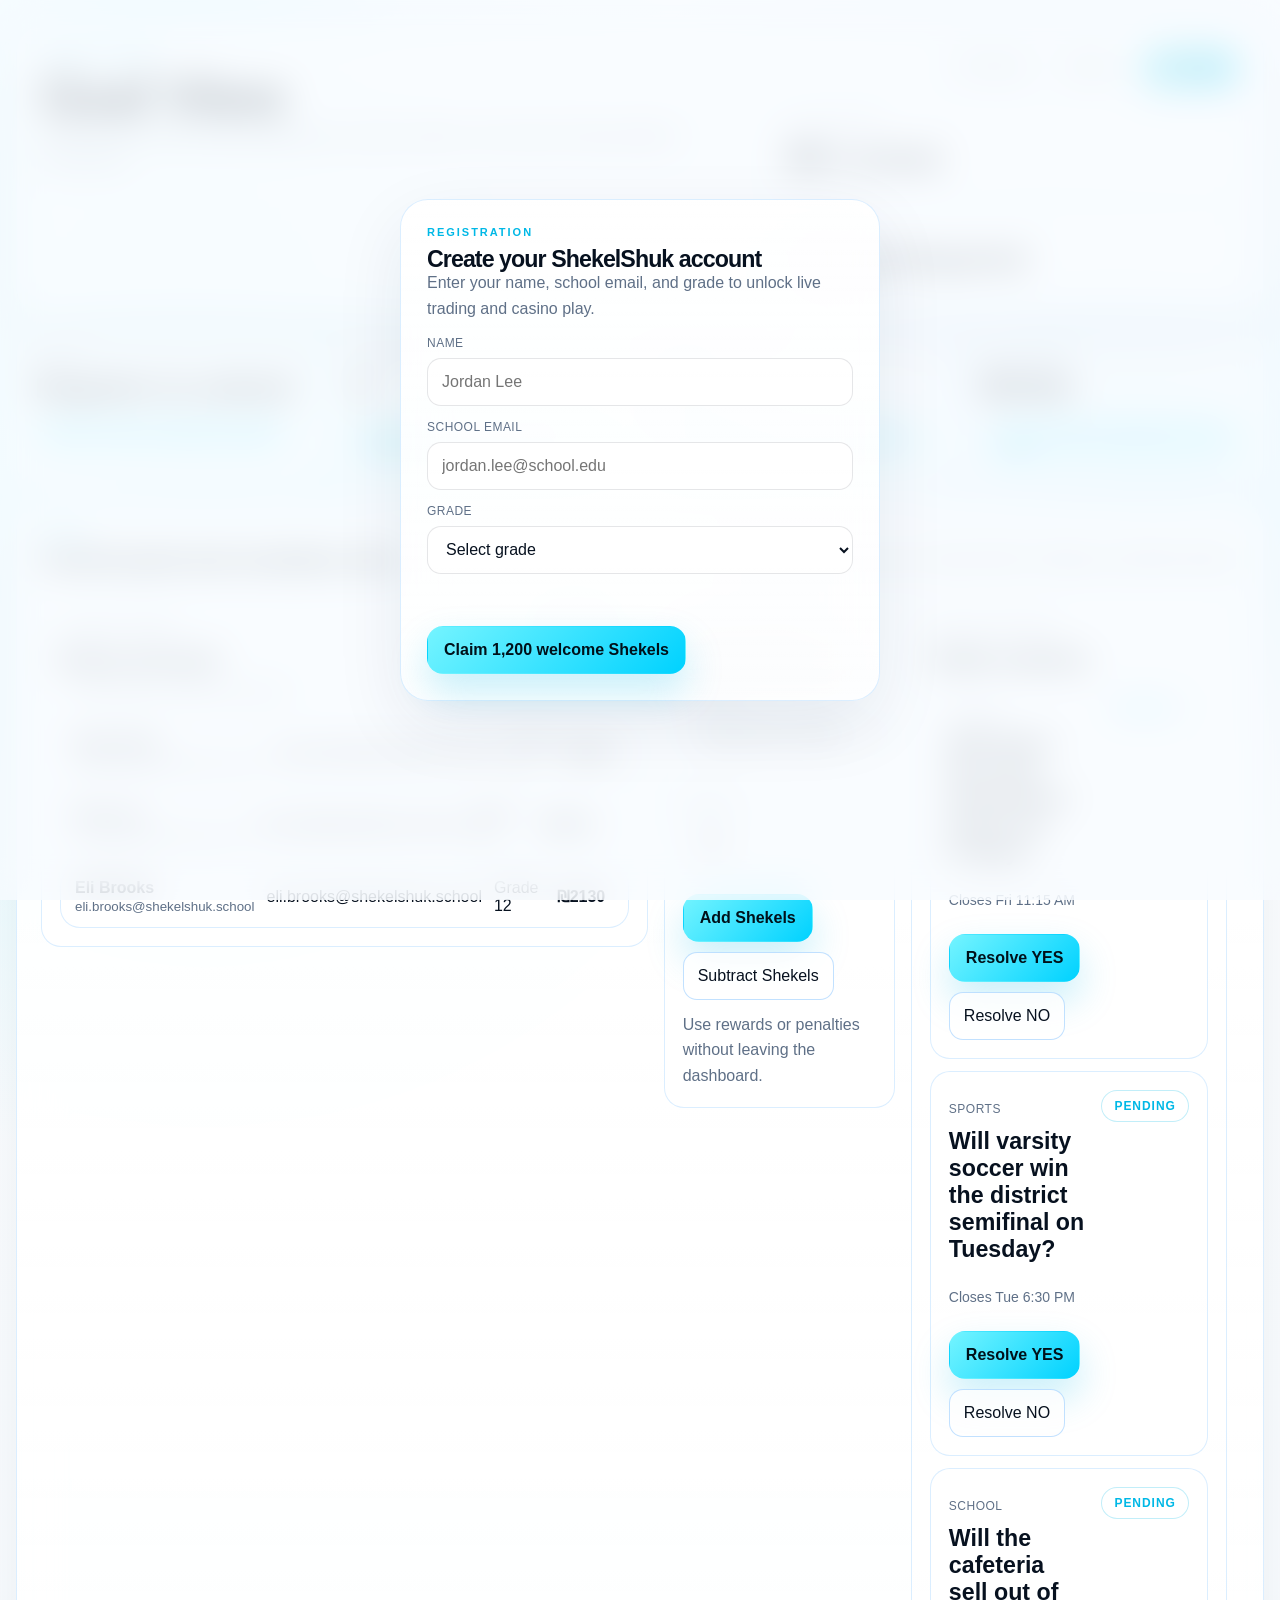
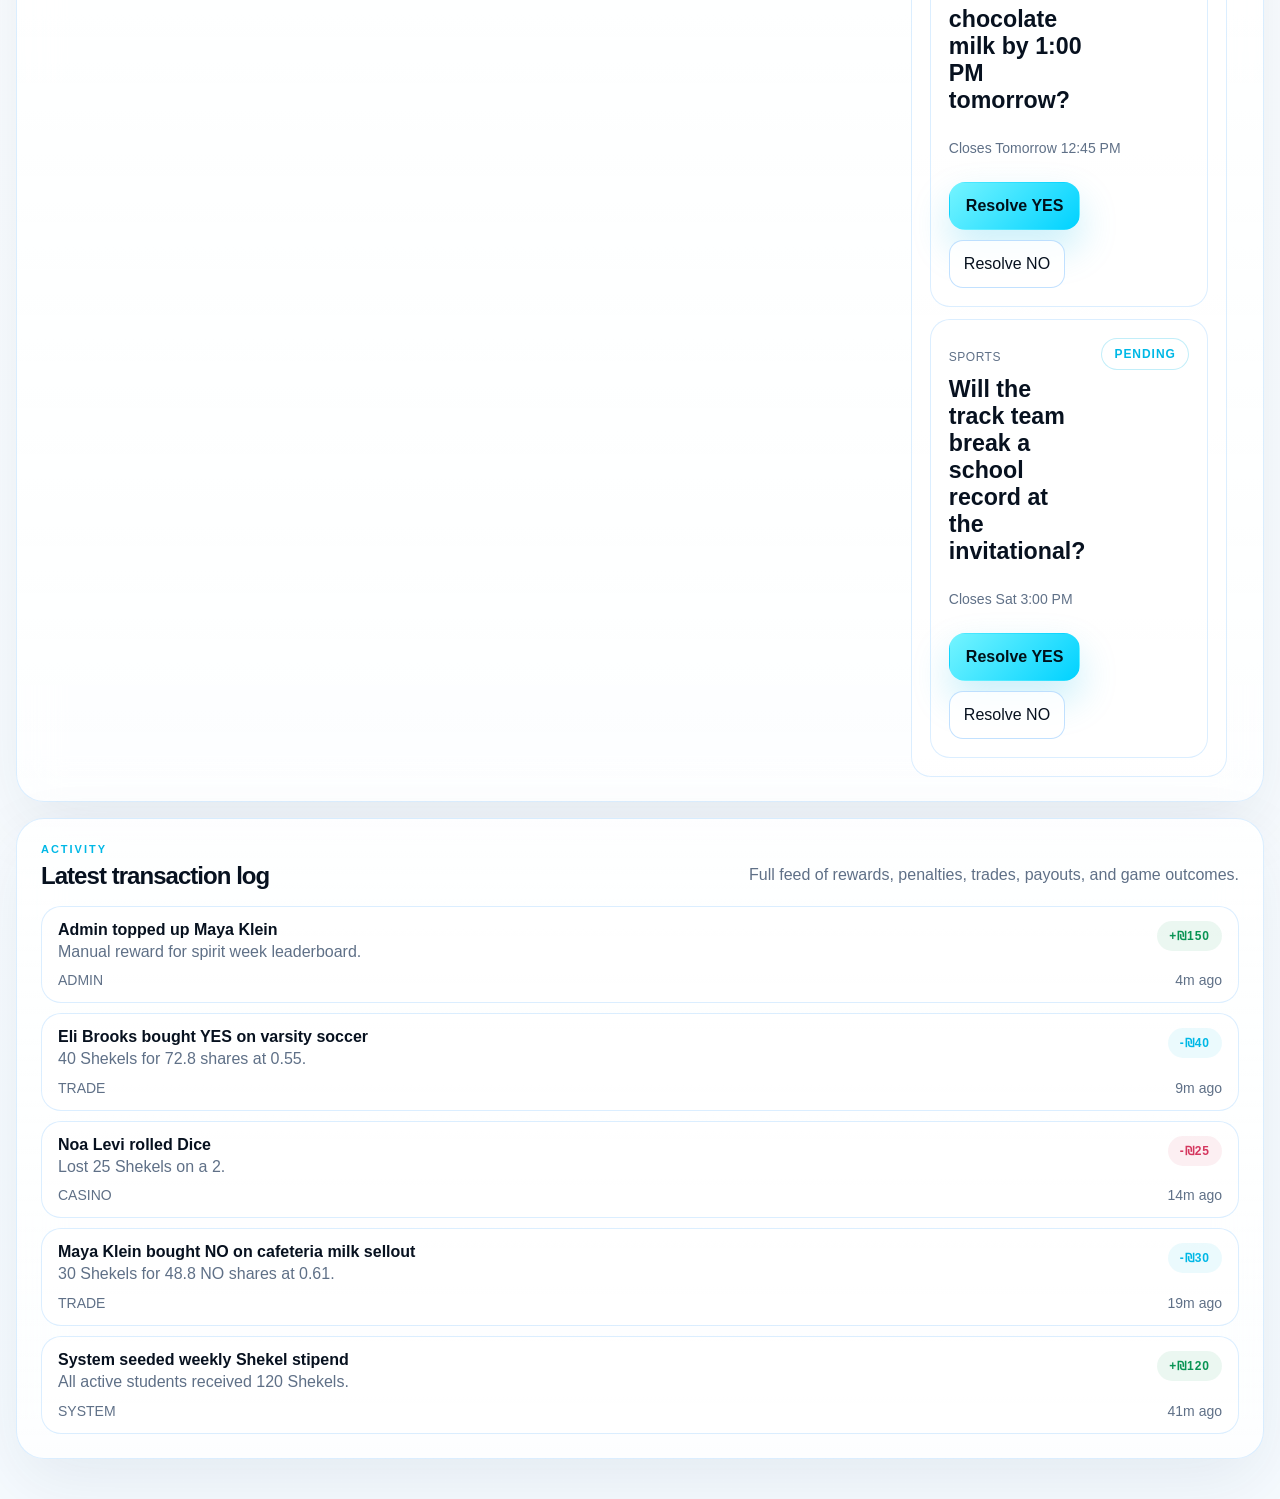
==== admin.html @ 5839c0bd "Add files via upload" ====
<!doctype html>
<html lang="en">
  <head>
    <meta charset="utf-8" />
    <meta name="viewport" content="width=device-width, initial-scale=1" />
    <title>ShekelShuk | God View</title>
    <link rel="stylesheet" href="styles.css" />
  </head>
  <body data-page="admin">
    <div class="ambient ambient-a"></div>
    <div class="ambient ambient-b"></div>

    <div id="app" class="app-shell">
      <header class="hero page-hero glass-card">
        <div class="hero-copy">
          <p class="eyebrow">Admin Control</p>
          <h1>God View</h1>
          <p class="hero-text">
            Audit balances, issue manual adjustments, resolve markets, and review the latest platform
            transactions.
          </p>
        </div>

        <div class="hero-actions">
          <nav class="nav-pills site-nav" aria-label="Primary">
            <a href="index.html">The Shuk</a>
            <a href="casino.html">Casino</a>
            <a href="admin.html" class="active" aria-current="page">God View</a>
          </nav>

          <div class="hero-stats">
            <div class="stat-chip">
              <span>Live Balance</span>
              <strong id="headerBalance">--</strong>
            </div>
            <div class="stat-chip">
              <span>Logged In</span>
              <strong id="headerUser">Signup Required</strong>
            </div>
          </div>
        </div>
      </header>

      <section id="metricStrip" class="metric-strip"></section>

      <main class="page-stack">
        <section class="panel glass-card">
          <div class="section-heading">
            <div>
              <p class="section-kicker">Admin</p>
              <h2>Control panel and resolution tools</h2>
            </div>
            <p class="section-note">See every student account, apply balance changes, and settle markets.</p>
          </div>
          <div id="adminGrid" class="admin-grid"></div>
        </section>

        <section class="panel glass-card">
          <div class="section-heading">
            <div>
              <p class="section-kicker">Activity</p>
              <h2>Latest transaction log</h2>
            </div>
            <p class="section-note">Full feed of rewards, penalties, trades, payouts, and game outcomes.</p>
          </div>
          <div id="transactionLog" class="transaction-log"></div>
        </section>
      </main>
    </div>

    <div id="signupModal" class="signup-modal" aria-hidden="true">
      <div class="signup-backdrop"></div>
      <form id="signupForm" class="signup-card glass-card">
        <p class="section-kicker">Registration</p>
        <h2>Create your ShekelShuk account</h2>
        <p class="signup-copy">Enter your name, school email, and grade to unlock live trading and casino play.</p>

        <label class="field">
          <span>Name</span>
          <input id="signupName" name="name" type="text" placeholder="Jordan Lee" autocomplete="name" required />
        </label>

        <label class="field">
          <span>School Email</span>
          <input
            id="signupEmail"
            name="email"
            type="email"
            placeholder="jordan.lee@school.edu"
            autocomplete="email"
            required
          />
        </label>

        <label class="field">
          <span>Grade</span>
          <select id="signupGrade" name="grade" required>
            <option value="">Select grade</option>
            <option value="9">9</option>
            <option value="10">10</option>
            <option value="11">11</option>
            <option value="12">12</option>
          </select>
        </label>

        <p id="signupMessage" class="form-message" role="status"></p>

        <button type="submit" class="primary-button">Claim 1,200 welcome Shekels</button>
      </form>
    </div>

    <script type="module" src="app.js"></script>
  </body>
</html>
---- styles.css ----
:root {
  --bg: #ffffff;
  --panel: rgba(255, 255, 255, 0.74);
  --panel-strong: rgba(255, 255, 255, 0.9);
  --line: rgba(0, 132, 255, 0.14);
  --line-strong: rgba(0, 132, 255, 0.24);
  --text: #07111f;
  --muted: #5f7087;
  --accent: #00e5ff;
  --accent-strong: #00b8e6;
  --accent-soft: rgba(0, 229, 255, 0.16);
  --good: #099454;
  --bad: #d5375f;
  --warn: #f59f00;
  --shadow: 0 24px 70px rgba(4, 40, 77, 0.08);
  --radius-lg: 28px;
  --radius-md: 20px;
  --radius-sm: 14px;
}

* {
  box-sizing: border-box;
}

html {
  scroll-behavior: smooth;
}

body {
  margin: 0;
  min-height: 100vh;
  color: var(--text);
  font-family: "Avenir Next", "Segoe UI", sans-serif;
  background:
    radial-gradient(circle at 16% 16%, rgba(0, 229, 255, 0.14), transparent 24%),
    radial-gradient(circle at 82% 12%, rgba(0, 149, 255, 0.1), transparent 18%),
    linear-gradient(180deg, #ffffff 0%, #f6fbff 100%);
}

a {
  color: inherit;
  text-decoration: none;
}

button,
input,
select {
  font: inherit;
}

button {
  cursor: pointer;
}

.ambient {
  position: fixed;
  inset: auto;
  width: 34rem;
  height: 34rem;
  border-radius: 50%;
  background: radial-gradient(circle, rgba(0, 229, 255, 0.11) 0%, rgba(0, 229, 255, 0) 68%);
  filter: blur(10px);
  pointer-events: none;
  z-index: 0;
}

.ambient-a {
  top: -10rem;
  left: -6rem;
}

.ambient-b {
  right: -10rem;
  bottom: 10rem;
}

.app-shell {
  position: relative;
  z-index: 1;
  width: min(1440px, calc(100% - 32px));
  margin: 0 auto;
  padding: 24px 0 40px;
}

.glass-card {
  background: linear-gradient(180deg, var(--panel-strong), var(--panel));
  border: 1px solid var(--line);
  border-radius: var(--radius-lg);
  box-shadow: var(--shadow);
  backdrop-filter: blur(22px);
}

.hero {
  display: grid;
  grid-template-columns: 1.3fr 1fr;
  gap: 24px;
  padding: 28px;
  align-items: start;
}

.page-hero {
  grid-template-columns: minmax(0, 1.2fr) minmax(320px, 0.8fr);
  padding: 22px 24px;
}

.eyebrow,
.section-kicker {
  margin: 0 0 10px;
  text-transform: uppercase;
  letter-spacing: 0.18em;
  font-size: 11px;
  font-weight: 700;
  color: var(--accent-strong);
}

.hero h1,
.section-heading h2,
.signup-card h2 {
  margin: 0;
  letter-spacing: -0.04em;
  line-height: 0.95;
}

.hero h1 {
  font-size: clamp(3.2rem, 8vw, 5.6rem);
}

.page-hero h1 {
  font-size: clamp(2.2rem, 5vw, 3.6rem);
}

.hero-text,
.section-note,
.signup-copy,
.market-meta,
.help-text,
.empty-copy {
  margin: 0;
  color: var(--muted);
  line-height: 1.6;
}

.hero-actions {
  display: grid;
  gap: 18px;
  justify-items: end;
}

.nav-pills {
  display: flex;
  flex-wrap: wrap;
  gap: 10px;
  justify-content: flex-end;
}

.nav-pills a,
.mini-pill {
  border: 1px solid var(--line-strong);
  border-radius: 999px;
  padding: 10px 14px;
  background: rgba(255, 255, 255, 0.68);
  color: var(--muted);
  transition:
    transform 180ms ease,
    border-color 180ms ease,
    color 180ms ease;
}

.nav-pills a:hover,
.mini-pill:hover {
  color: var(--text);
  border-color: rgba(0, 184, 230, 0.36);
  transform: translateY(-1px);
}

.site-nav a.active {
  color: #041723;
  border-color: rgba(0, 184, 230, 0.32);
  background: linear-gradient(135deg, rgba(116, 244, 255, 0.92), rgba(0, 210, 255, 0.88));
  box-shadow: 0 12px 24px rgba(0, 184, 230, 0.16);
}

.hero-stats {
  display: grid;
  width: 100%;
  gap: 12px;
}

.stat-chip,
.metric-card,
.market-card,
.casino-card,
.admin-card,
.resolution-card,
.log-row,
.student-row {
  border: 1px solid var(--line);
  background: rgba(255, 255, 255, 0.7);
  border-radius: var(--radius-md);
}

.stat-chip {
  padding: 16px 18px;
}

.stat-chip span,
.metric-card span,
.market-topline,
.label,
.field span,
.small-label,
.table-head,
.card-lane span {
  display: block;
  color: var(--muted);
  font-size: 12px;
  letter-spacing: 0.04em;
  text-transform: uppercase;
}

.stat-chip strong,
.metric-card strong,
.market-prices strong,
.bank-pill strong,
.bank-pill span:last-child {
  display: block;
  font-size: clamp(1.2rem, 3vw, 1.85rem);
  margin-top: 6px;
}

.metric-strip {
  display: grid;
  grid-template-columns: repeat(4, minmax(0, 1fr));
  gap: 14px;
  margin: 16px 0;
}

.metric-card {
  padding: 18px;
  min-height: 120px;
}

.metric-card em {
  display: inline-flex;
  margin-top: 12px;
  padding: 7px 10px;
  border-radius: 999px;
  font-style: normal;
  color: var(--accent-strong);
  background: var(--accent-soft);
}

.dashboard {
  display: grid;
  gap: 16px;
}

.page-stack {
  display: grid;
  gap: 16px;
}

.panel {
  padding: 24px;
}

.section-heading {
  display: flex;
  justify-content: space-between;
  align-items: end;
  gap: 16px;
  margin-bottom: 18px;
}

.market-grid {
  display: grid;
  grid-template-columns: repeat(2, minmax(0, 1fr));
  gap: 16px;
}

.market-card {
  padding: 18px;
  transition:
    transform 200ms ease,
    box-shadow 200ms ease,
    border-color 200ms ease;
}

.market-card:hover,
.casino-card:hover,
.admin-card:hover,
.resolution-card:hover {
  transform: translateY(-2px);
  border-color: rgba(0, 184, 230, 0.28);
  box-shadow: 0 18px 46px rgba(6, 78, 108, 0.08);
}

.market-head,
.card-head,
.admin-head,
.log-head,
.student-head {
  display: flex;
  justify-content: space-between;
  gap: 16px;
  align-items: start;
}

.market-card h3,
.casino-card h3,
.admin-card h3,
.signup-card h2 {
  font-size: 1.45rem;
}

.market-card h3,
.casino-card h3,
.admin-card h3,
.table-head,
.player-name {
  margin: 0;
}

.status-pill,
.tone-pill {
  border-radius: 999px;
  padding: 8px 12px;
  font-size: 12px;
  font-weight: 700;
  text-transform: uppercase;
  letter-spacing: 0.08em;
  white-space: nowrap;
}

.status-pill {
  background: rgba(255, 255, 255, 0.84);
  border: 1px solid var(--line);
  color: var(--muted);
}

.status-open {
  color: var(--accent-strong);
  border-color: rgba(0, 184, 230, 0.24);
}

.status-yes {
  color: var(--good);
  border-color: rgba(9, 148, 84, 0.18);
}

.status-no {
  color: var(--bad);
  border-color: rgba(213, 55, 95, 0.18);
}

.price-rail {
  position: relative;
  height: 12px;
  border-radius: 999px;
  background: rgba(0, 15, 30, 0.06);
  overflow: hidden;
  margin: 14px 0;
}

.price-fill {
  position: absolute;
  inset: 0 auto 0 0;
  border-radius: inherit;
  background: linear-gradient(90deg, rgba(0, 229, 255, 0.72), rgba(0, 149, 255, 0.98));
  box-shadow: 0 0 24px rgba(0, 229, 255, 0.36);
}

.price-caption {
  display: flex;
  justify-content: space-between;
  gap: 10px;
  color: var(--muted);
  font-size: 13px;
}

.market-prices {
  display: grid;
  grid-template-columns: repeat(2, minmax(0, 1fr));
  gap: 12px;
  margin: 14px 0;
}

.price-box,
.wallet-panel,
.info-block {
  padding: 14px;
  border-radius: 18px;
  border: 1px solid var(--line);
  background: rgba(255, 255, 255, 0.72);
}

.price-box.yes {
  background: linear-gradient(180deg, rgba(0, 229, 255, 0.12), rgba(255, 255, 255, 0.74));
}

.price-box.no {
  background: linear-gradient(180deg, rgba(7, 17, 31, 0.06), rgba(255, 255, 255, 0.74));
}

.position-row,
.bank-row,
.bet-row,
.action-row,
.admin-actions,
.resolution-actions,
.table-row {
  display: flex;
  gap: 10px;
  flex-wrap: wrap;
  align-items: center;
}

.position-row {
  margin: 12px 0;
}

.tag {
  padding: 8px 10px;
  border-radius: 999px;
  background: rgba(7, 17, 31, 0.05);
  color: var(--muted);
  font-size: 13px;
}

.budget-row {
  display: grid;
  grid-template-columns: repeat(3, auto) minmax(0, 1fr);
  gap: 10px;
  align-items: center;
  margin: 14px 0;
}

.budget-chip,
.secondary-button,
.ghost-button,
.trade-button,
.small-button {
  border: 1px solid var(--line-strong);
  border-radius: 14px;
  background: rgba(255, 255, 255, 0.82);
  color: var(--text);
  padding: 11px 14px;
  transition:
    transform 180ms ease,
    border-color 180ms ease,
    box-shadow 180ms ease;
}

.budget-chip.active,
.secondary-button:hover,
.ghost-button:hover,
.small-button:hover,
.trade-button:hover {
  border-color: rgba(0, 184, 230, 0.34);
  box-shadow: 0 10px 28px rgba(0, 184, 230, 0.12);
  transform: translateY(-1px);
}

.primary-button,
.trade-button.yes {
  border: 1px solid transparent;
  color: #00111a;
  background: linear-gradient(135deg, #74f4ff, #00d2ff);
  box-shadow: 0 18px 38px rgba(0, 184, 230, 0.22);
  border-radius: 16px;
  padding: 13px 16px;
  font-weight: 700;
}

.trade-button.no {
  border: 1px solid rgba(7, 17, 31, 0.1);
  background: rgba(7, 17, 31, 0.04);
  border-radius: 16px;
  padding: 13px 16px;
  font-weight: 700;
}

.trade-button,
.primary-button,
.secondary-button,
.ghost-button {
  min-height: 48px;
}

.trade-button[disabled],
.primary-button[disabled],
.secondary-button[disabled],
.ghost-button[disabled],
.small-button[disabled] {
  opacity: 0.45;
  cursor: not-allowed;
  transform: none;
  box-shadow: none;
}

input[type="number"],
input[type="text"],
input[type="email"],
select {
  width: 100%;
  min-height: 48px;
  border: 1px solid rgba(7, 17, 31, 0.1);
  border-radius: 14px;
  background: rgba(255, 255, 255, 0.88);
  padding: 0 14px;
  color: var(--text);
  outline: none;
  transition:
    border-color 180ms ease,
    box-shadow 180ms ease;
}

input:focus,
select:focus {
  border-color: rgba(0, 184, 230, 0.34);
  box-shadow: 0 0 0 4px rgba(0, 229, 255, 0.14);
}

.trade-actions {
  display: grid;
  grid-template-columns: repeat(2, minmax(0, 1fr));
  gap: 10px;
}

.market-footer {
  margin-top: 14px;
  padding-top: 14px;
  border-top: 1px solid rgba(7, 17, 31, 0.06);
  color: var(--muted);
  display: flex;
  justify-content: space-between;
  gap: 12px;
  flex-wrap: wrap;
  font-size: 13px;
}

.casino-grid,
.admin-grid {
  display: grid;
  grid-template-columns: repeat(3, minmax(0, 1fr));
  gap: 16px;
}

.casino-card,
.admin-card,
.resolution-card {
  padding: 18px;
}

.casino-card {
  position: relative;
  overflow: hidden;
  display: grid;
  align-content: start;
  gap: 14px;
  min-height: 100%;
  padding: 22px 20px;
  background:
    radial-gradient(circle at top left, rgba(0, 229, 255, 0.16), transparent 34%),
    linear-gradient(180deg, rgba(255, 255, 255, 0.96), rgba(246, 251, 255, 0.92));
}

.casino-card::before {
  content: "";
  position: absolute;
  inset: 0;
  border-radius: inherit;
  background: linear-gradient(135deg, rgba(255, 255, 255, 0.48), rgba(255, 255, 255, 0));
  pointer-events: none;
}

.casino-card > * {
  position: relative;
  z-index: 1;
}

.dice-card {
  background:
    radial-gradient(circle at 12% 8%, rgba(0, 229, 255, 0.2), transparent 28%),
    linear-gradient(180deg, rgba(255, 255, 255, 0.98), rgba(244, 251, 255, 0.92));
}

.plinko-card {
  background:
    radial-gradient(circle at 50% -12%, rgba(0, 184, 230, 0.18), transparent 34%),
    linear-gradient(180deg, rgba(255, 255, 255, 0.98), rgba(243, 249, 255, 0.92));
}

.blackjack-card {
  background:
    radial-gradient(circle at 85% 0%, rgba(0, 229, 255, 0.18), transparent 28%),
    linear-gradient(180deg, rgba(255, 255, 255, 0.98), rgba(243, 248, 255, 0.94));
}

.bank-pill {
  display: flex;
  justify-content: space-between;
  gap: 12px;
  align-items: center;
  margin-top: 16px;
  padding: 12px 14px;
  border-radius: 18px;
  border: 1px solid rgba(0, 184, 230, 0.14);
  background: linear-gradient(135deg, rgba(0, 229, 255, 0.12), rgba(255, 255, 255, 0.84));
}

.note-pill {
  align-items: start;
}

.note-pill strong {
  font-size: 1.05rem;
  line-height: 1.35;
}

.casino-stage {
  position: relative;
  overflow: hidden;
  border-radius: 26px;
  border: 1px solid rgba(0, 184, 230, 0.12);
  background:
    linear-gradient(180deg, rgba(242, 249, 255, 0.96), rgba(255, 255, 255, 0.86)),
    rgba(255, 255, 255, 0.86);
  box-shadow:
    inset 0 1px 0 rgba(255, 255, 255, 0.78),
    inset 0 -20px 44px rgba(0, 101, 148, 0.08);
}

.stage-copy {
  margin: 0;
  color: var(--muted);
  font-size: 14px;
  line-height: 1.5;
}

.dice-stage {
  min-height: 188px;
}

.dice-stage::before,
.dice-stage::after {
  content: "";
  position: absolute;
  border-radius: 50%;
  pointer-events: none;
}

.dice-stage::before {
  width: 220px;
  height: 220px;
  top: -130px;
  left: -40px;
  background: radial-gradient(circle, rgba(0, 229, 255, 0.18) 0%, rgba(0, 229, 255, 0) 72%);
}

.dice-stage::after {
  width: 160px;
  height: 160px;
  right: -30px;
  bottom: -60px;
  background: radial-gradient(circle, rgba(0, 149, 255, 0.14) 0%, rgba(0, 149, 255, 0) 68%);
}

.dice-core {
  position: relative;
  display: grid;
  place-items: center;
  min-height: 188px;
  padding: 28px 22px 24px;
  text-align: center;
}

.dice-number {
  font-size: 5.5rem;
  font-weight: 800;
  letter-spacing: -0.05em;
  color: var(--accent-strong);
  line-height: 0.9;
  text-shadow: 0 0 30px rgba(0, 229, 255, 0.22);
  will-change: transform, filter;
}

.dice-stage.is-rolling .dice-number {
  animation: dice-pulse 180ms linear infinite;
}

.dice-stage.is-rolling .stage-copy {
  color: var(--accent-strong);
}

.recent-rolls {
  display: flex;
  gap: 10px;
  flex-wrap: wrap;
  margin-top: 14px;
}

.roll-chip {
  width: 42px;
  height: 42px;
  display: grid;
  place-items: center;
  border-radius: 12px;
  background: rgba(7, 17, 31, 0.06);
  font-weight: 700;
  transition:
    transform 180ms ease,
    background 180ms ease,
    box-shadow 180ms ease;
}

.roll-chip.latest {
  transform: translateY(-2px);
  background: linear-gradient(135deg, rgba(116, 244, 255, 0.9), rgba(0, 210, 255, 0.92));
  box-shadow: 0 12px 22px rgba(0, 184, 230, 0.18);
}

.plinko-board {
  position: relative;
  min-height: 332px;
  margin: 16px 0;
  overflow: hidden;
  border-radius: 24px;
  border: 1px solid var(--line);
  background:
    radial-gradient(circle at 50% 0%, rgba(0, 229, 255, 0.2), transparent 28%),
    linear-gradient(180deg, rgba(244, 250, 255, 0.98), rgba(236, 246, 255, 0.92)),
    rgba(255, 255, 255, 0.82);
  box-shadow:
    inset 0 1px 0 rgba(255, 255, 255, 0.9),
    inset 0 -28px 40px rgba(0, 101, 148, 0.08);
}

.plinko-board::before {
  content: "";
  position: absolute;
  inset: 0;
  background:
    linear-gradient(180deg, rgba(255, 255, 255, 0.4), rgba(255, 255, 255, 0) 30%),
    repeating-linear-gradient(
      90deg,
      rgba(255, 255, 255, 0) 0,
      rgba(255, 255, 255, 0) 32px,
      rgba(0, 184, 230, 0.035) 32px,
      rgba(0, 184, 230, 0.035) 33px
    );
  pointer-events: none;
}

.plinko-board.is-dropping {
  box-shadow:
    inset 0 1px 0 rgba(255, 255, 255, 0.9),
    inset 0 -28px 40px rgba(0, 101, 148, 0.08),
    0 18px 34px rgba(0, 184, 230, 0.12);
}

.peg-field {
  position: absolute;
  inset: 28px 18px 64px;
}

.peg-row {
  display: flex;
  justify-content: center;
  gap: 16px;
  margin-bottom: 13px;
}

.peg-row.offset {
  padding-left: 20px;
}

.peg {
  width: 10px;
  height: 10px;
  border-radius: 50%;
  background: rgba(0, 184, 230, 0.18);
  box-shadow: 0 0 18px rgba(0, 229, 255, 0.22);
}

.plinko-ball {
  position: absolute;
  width: 24px;
  height: 24px;
  border-radius: 50%;
  background: radial-gradient(circle at 30% 30%, #ffffff 0%, #78f5ff 35%, #00d2ff 100%);
  box-shadow:
    0 0 26px rgba(0, 229, 255, 0.42),
    0 0 48px rgba(0, 184, 230, 0.22);
  transform: translate(-50%, -50%);
  will-change: left, top, transform;
}

.plinko-ball.is-live {
  animation: ball-breathe 420ms ease-in-out infinite;
}

.plinko-slots {
  position: absolute;
  inset: auto 12px 14px;
  display: grid;
  grid-template-columns: repeat(9, minmax(0, 1fr));
  gap: 8px;
}

.slot {
  padding: 11px 0;
  border-radius: 14px;
  text-align: center;
  background: rgba(255, 255, 255, 0.64);
  border: 1px solid rgba(7, 17, 31, 0.04);
  font-size: 12px;
  color: var(--muted);
  transition:
    transform 180ms ease,
    box-shadow 180ms ease,
    background 180ms ease,
    color 180ms ease;
}

.slot.active {
  transform: translateY(-2px);
  background: linear-gradient(135deg, rgba(116, 244, 255, 0.92), rgba(0, 210, 255, 0.9));
  color: #052032;
  box-shadow:
    0 14px 26px rgba(0, 184, 230, 0.18),
    0 0 0 1px rgba(0, 184, 230, 0.12) inset;
}

.slot.glow {
  transform: translateY(-1px);
  background: rgba(116, 244, 255, 0.5);
  box-shadow: 0 0 0 1px rgba(0, 184, 230, 0.1) inset;
}

.hands {
  display: grid;
  gap: 16px;
  margin: 16px 0;
}

.table-stage {
  gap: 14px;
}

.card-lane {
  padding: 14px;
  border-radius: 20px;
  border: 1px solid rgba(0, 184, 230, 0.14);
  background:
    radial-gradient(circle at top left, rgba(0, 229, 255, 0.12), transparent 24%),
    linear-gradient(180deg, rgba(8, 35, 54, 0.96), rgba(19, 62, 83, 0.92));
  box-shadow:
    inset 0 1px 0 rgba(255, 255, 255, 0.08),
    0 18px 34px rgba(0, 46, 74, 0.12);
}

.lane-head {
  display: flex;
  justify-content: space-between;
  gap: 12px;
  align-items: center;
}

.lane-head span {
  color: rgba(223, 251, 255, 0.72);
}

.hand-total {
  color: #8aefff;
  font-size: 1rem;
  letter-spacing: 0.02em;
}

.cards {
  display: flex;
  gap: 10px;
  flex-wrap: wrap;
  margin-top: 12px;
}

.play-card {
  width: 74px;
  min-height: 106px;
  padding: 12px 12px 10px;
  border-radius: 18px;
  border: 1px solid rgba(255, 255, 255, 0.74);
  background:
    linear-gradient(180deg, rgba(255, 255, 255, 1), rgba(235, 248, 255, 0.98)),
    rgba(255, 255, 255, 0.96);
  color: var(--text);
  font-weight: 700;
  box-shadow:
    0 14px 26px rgba(1, 29, 48, 0.18),
    inset 0 1px 0 rgba(255, 255, 255, 0.78);
  animation: card-in 320ms cubic-bezier(0.22, 1, 0.36, 1) both;
  display: flex;
  flex-direction: column;
  justify-content: space-between;
  transform-origin: center bottom;
}

.play-card:nth-child(odd) {
  transform: rotate(-1.2deg);
}

.play-card:nth-child(even) {
  transform: rotate(1.4deg);
}

.card-rank {
  font-size: 1.45rem;
  line-height: 1;
  color: var(--text);
}

.card-suit {
  font-size: 0.8rem;
  letter-spacing: 0.14em;
  text-transform: uppercase;
  color: var(--accent-strong);
}

.play-card.hidden {
  background:
    linear-gradient(135deg, rgba(7, 17, 31, 0.92), rgba(0, 184, 230, 0.68)),
    rgba(7, 17, 31, 0.92);
  border-color: rgba(138, 239, 255, 0.14);
  color: #dffbff;
}

.play-card.hidden .card-suit {
  color: rgba(223, 251, 255, 0.78);
}

.card-lane .empty-state {
  border-color: rgba(138, 239, 255, 0.16);
  background: rgba(255, 255, 255, 0.08);
}

.card-lane .empty-copy {
  color: rgba(223, 251, 255, 0.72);
}

.blackjack-actions {
  display: grid;
  grid-template-columns: repeat(3, minmax(0, 1fr));
  gap: 10px;
}

.admin-grid {
  grid-template-columns: 1.3fr 0.95fr 1.1fr;
  align-items: start;
}

.student-table {
  display: grid;
  gap: 10px;
}

.table-head,
.student-row {
  padding: 12px 14px;
}

.student-row {
  display: grid;
  grid-template-columns: 1.2fr 1.4fr 0.8fr 0.9fr;
  gap: 12px;
  align-items: center;
}

.student-row strong {
  display: block;
  font-size: 1rem;
}

.student-row small {
  color: var(--muted);
}

.admin-form,
.resolution-list {
  display: grid;
  gap: 12px;
}

.resolution-card {
  display: grid;
  gap: 12px;
}

.resolution-copy {
  color: var(--muted);
  font-size: 14px;
}

.transaction-log {
  display: grid;
  gap: 10px;
}

.log-row {
  padding: 14px 16px;
}

.log-head strong {
  font-size: 1rem;
}

.log-meta {
  display: flex;
  justify-content: space-between;
  gap: 12px;
  align-items: center;
  margin-top: 8px;
  color: var(--muted);
  font-size: 14px;
}

.tone-good {
  color: var(--good);
  background: rgba(9, 148, 84, 0.08);
}

.tone-bad {
  color: var(--bad);
  background: rgba(213, 55, 95, 0.08);
}

.tone-neutral {
  color: var(--accent-strong);
  background: rgba(0, 184, 230, 0.08);
}

.signup-modal {
  position: fixed;
  inset: 0;
  display: grid;
  place-items: center;
  z-index: 30;
  pointer-events: none;
  opacity: 0;
  transition: opacity 180ms ease;
}

.signup-modal.open {
  pointer-events: auto;
  opacity: 1;
}

.signup-backdrop {
  position: absolute;
  inset: 0;
  background: rgba(247, 251, 255, 0.75);
  backdrop-filter: blur(18px);
}

.signup-card {
  position: relative;
  width: min(100%, 480px);
  margin: 20px;
  padding: 26px;
}

.field {
  display: grid;
  gap: 8px;
  margin: 14px 0;
}

.form-message {
  min-height: 24px;
  margin: 0 0 14px;
  color: var(--bad);
}

.empty-state {
  padding: 20px;
  border: 1px dashed rgba(0, 184, 230, 0.24);
  border-radius: 20px;
  background: rgba(255, 255, 255, 0.6);
}

@keyframes card-in {
  from {
    opacity: 0;
    transform: translateX(-10px) translateY(18px) rotate(-4deg);
  }

  to {
    opacity: 1;
    transform: translateX(0) translateY(0) rotate(0deg);
  }
}

@keyframes dice-pulse {
  0% {
    transform: translateY(0) scale(1);
    filter: blur(0);
  }

  50% {
    transform: translateY(-3px) scale(1.06);
    filter: blur(1.4px);
  }

  100% {
    transform: translateY(0) scale(1);
    filter: blur(0);
  }
}

@keyframes ball-breathe {
  0% {
    box-shadow:
      0 0 26px rgba(0, 229, 255, 0.42),
      0 0 48px rgba(0, 184, 230, 0.22);
  }

  50% {
    box-shadow:
      0 0 34px rgba(0, 229, 255, 0.58),
      0 0 66px rgba(0, 184, 230, 0.28);
  }

  100% {
    box-shadow:
      0 0 26px rgba(0, 229, 255, 0.42),
      0 0 48px rgba(0, 184, 230, 0.22);
  }
}

@media (max-width: 1180px) {
  .hero,
  .casino-grid,
  .admin-grid,
  .market-grid,
  .metric-strip {
    grid-template-columns: 1fr;
  }

  .page-hero {
    grid-template-columns: 1fr;
  }

  .hero-actions {
    justify-items: start;
  }

  .nav-pills {
    justify-content: flex-start;
  }

  .section-heading {
    align-items: start;
    flex-direction: column;
  }
}

@media (max-width: 760px) {
  .app-shell {
    width: min(100% - 20px, 1440px);
    padding-top: 12px;
  }

  .hero,
  .panel,
  .signup-card {
    padding: 18px;
  }

  .budget-row,
  .trade-actions,
  .blackjack-actions,
  .student-row {
    grid-template-columns: 1fr;
  }

  .student-row {
    display: grid;
  }

  .market-footer,
  .log-meta,
  .market-head,
  .card-head,
  .admin-head,
  .log-head {
    flex-direction: column;
    align-items: start;
  }

  .hero h1 {
    font-size: 3rem;
  }
}
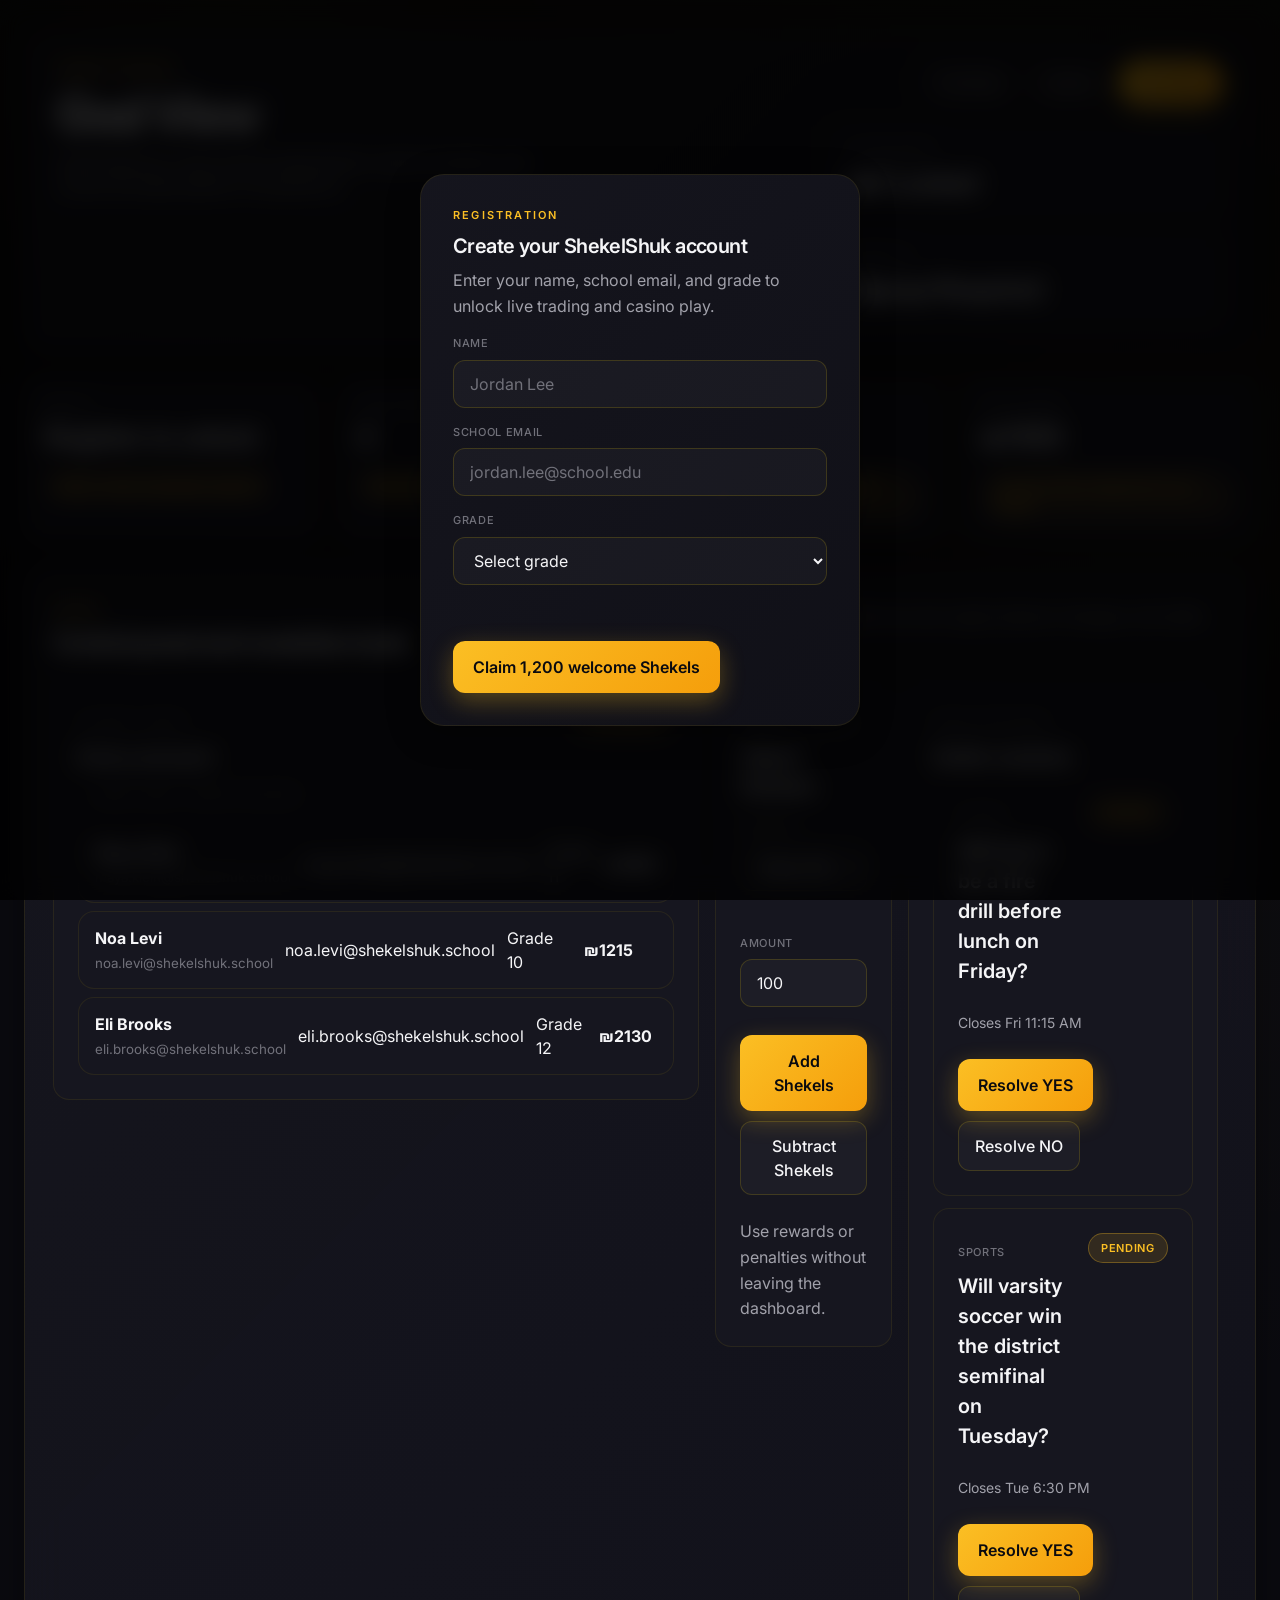
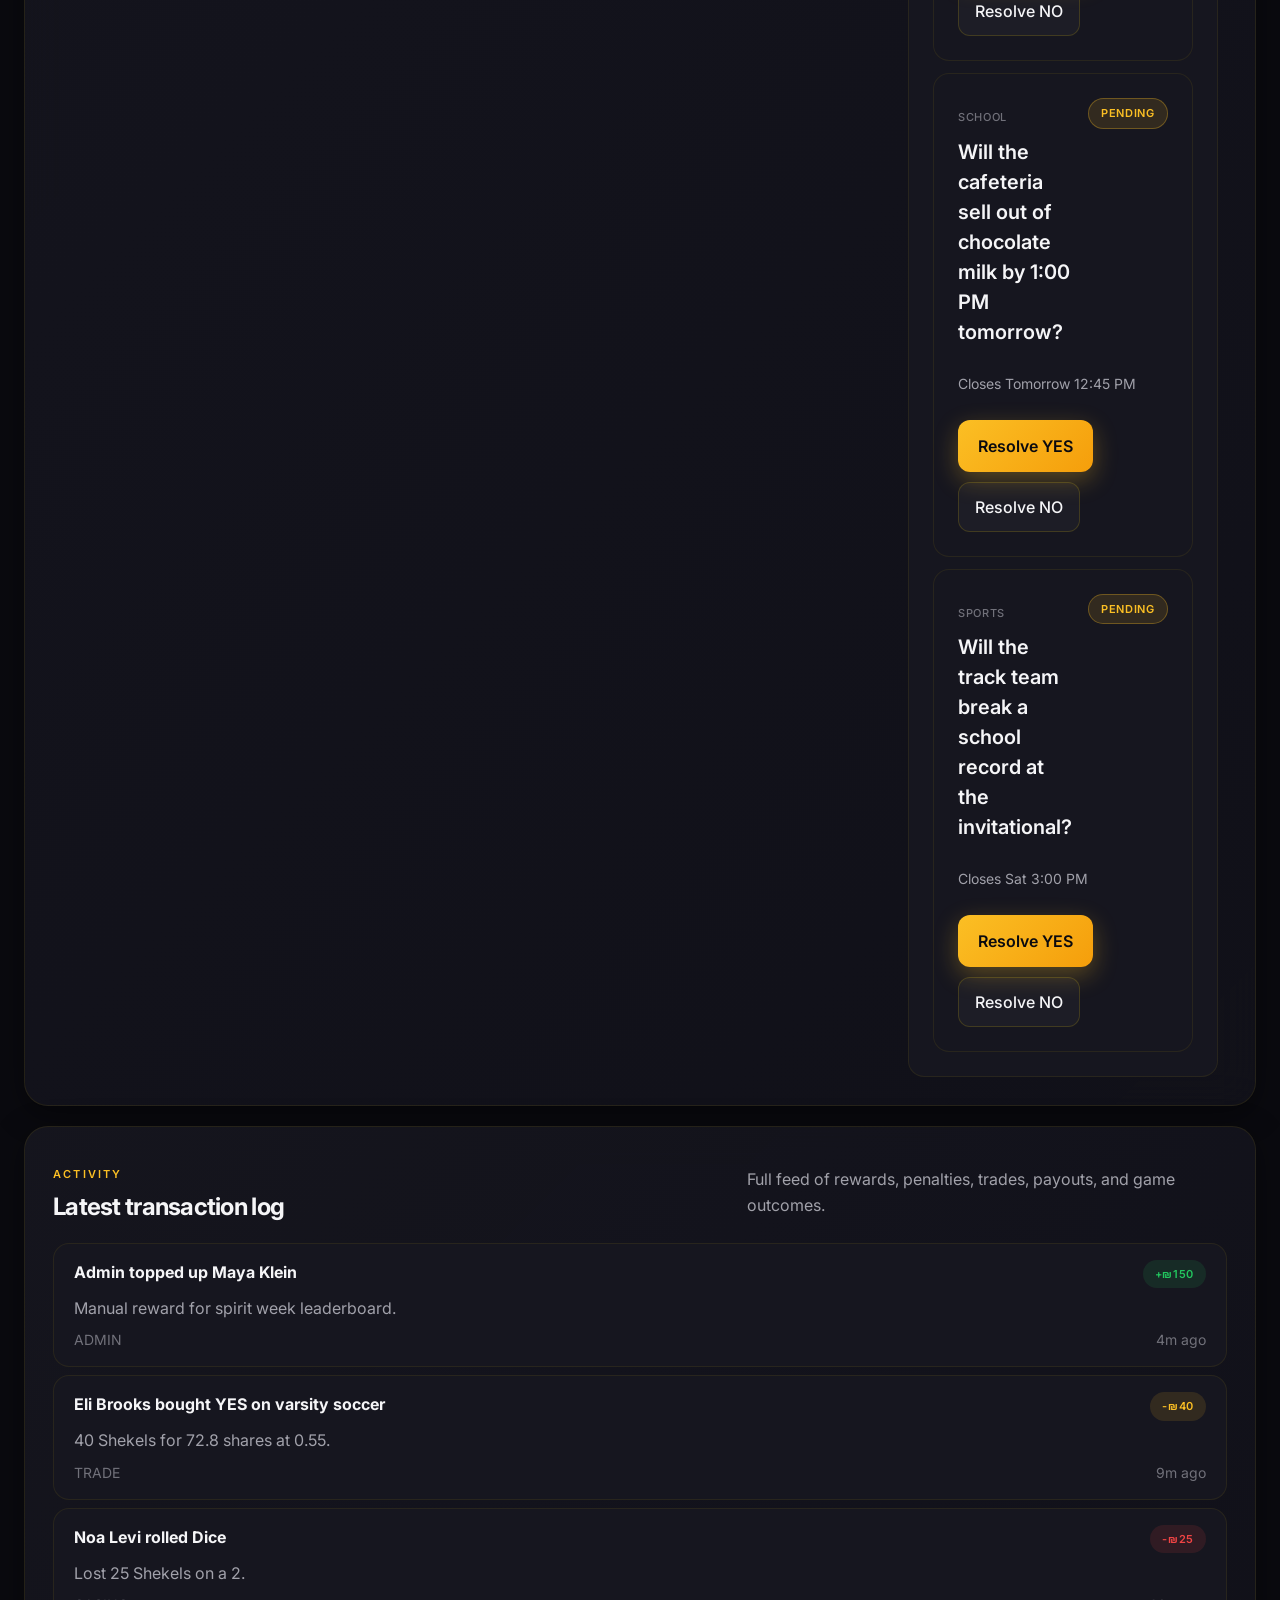
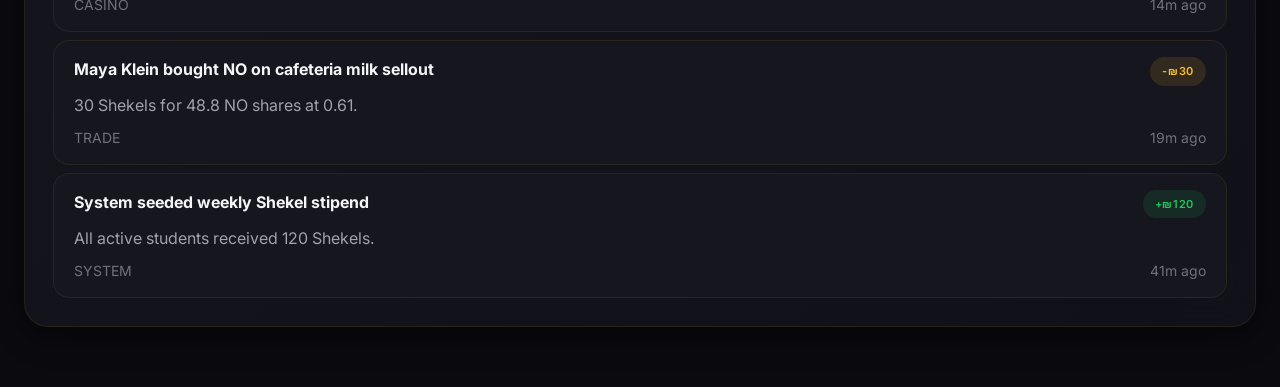
==== commit f79b042a: "feat: update theme colors and fonts for ShekelShuk site" ====
--- a/admin.html
+++ b/admin.html
@@ -3,7 +3,11 @@
   <head>
     <meta charset="utf-8" />
     <meta name="viewport" content="width=device-width, initial-scale=1" />
+    <meta name="theme-color" content="#0a0a0f" />
     <title>ShekelShuk | God View</title>
+    <link rel="preconnect" href="https://fonts.googleapis.com">
+    <link rel="preconnect" href="https://fonts.gstatic.com" crossorigin>
+    <link href="https://fonts.googleapis.com/css2?family=Inter:wght@400;500;600;700;800&display=swap" rel="stylesheet">
     <link rel="stylesheet" href="styles.css" />
   </head>
   <body data-page="admin">
--- a/styles.css
+++ b/styles.css
@@ -1,21 +1,48 @@
+/* ===================================================
+   ShekelShuk - Premium Dark Trading & Casino Theme
+   =================================================== */
+
 :root {
-  --bg: #ffffff;
-  --panel: rgba(255, 255, 255, 0.74);
-  --panel-strong: rgba(255, 255, 255, 0.9);
-  --line: rgba(0, 132, 255, 0.14);
-  --line-strong: rgba(0, 132, 255, 0.24);
-  --text: #07111f;
-  --muted: #5f7087;
-  --accent: #00e5ff;
-  --accent-strong: #00b8e6;
-  --accent-soft: rgba(0, 229, 255, 0.16);
-  --good: #099454;
-  --bad: #d5375f;
-  --warn: #f59f00;
-  --shadow: 0 24px 70px rgba(4, 40, 77, 0.08);
-  --radius-lg: 28px;
-  --radius-md: 20px;
-  --radius-sm: 14px;
+  /* Core palette - Dark with gold accents */
+  --bg: #0a0a0f;
+  --bg-elevated: #12121a;
+  --bg-card: #16161f;
+  --bg-card-hover: #1c1c28;
+  
+  /* Borders & Lines */
+  --line: rgba(255, 215, 0, 0.08);
+  --line-strong: rgba(255, 215, 0, 0.16);
+  --line-subtle: rgba(255, 255, 255, 0.04);
+  
+  /* Text colors */
+  --text: #f5f5f7;
+  --text-secondary: #a1a1aa;
+  --text-muted: #71717a;
+  
+  /* Accent - Gold/Amber */
+  --accent: #fbbf24;
+  --accent-strong: #f59e0b;
+  --accent-soft: rgba(251, 191, 36, 0.12);
+  --accent-glow: rgba(251, 191, 36, 0.3);
+  
+  /* Status colors */
+  --good: #22c55e;
+  --good-soft: rgba(34, 197, 94, 0.12);
+  --bad: #ef4444;
+  --bad-soft: rgba(239, 68, 68, 0.12);
+  --warn: #f59e0b;
+  
+  /* Shadows & Effects */
+  --shadow-sm: 0 2px 8px rgba(0, 0, 0, 0.3);
+  --shadow-md: 0 8px 32px rgba(0, 0, 0, 0.4);
+  --shadow-lg: 0 24px 64px rgba(0, 0, 0, 0.5);
+  --shadow-glow: 0 0 40px rgba(251, 191, 36, 0.15);
+  
+  /* Border radius */
+  --radius-lg: 24px;
+  --radius-md: 16px;
+  --radius-sm: 12px;
+  --radius-xs: 8px;
 }
 
 * {
@@ -30,11 +57,13 @@
   margin: 0;
   min-height: 100vh;
   color: var(--text);
-  font-family: "Avenir Next", "Segoe UI", sans-serif;
-  background:
-    radial-gradient(circle at 16% 16%, rgba(0, 229, 255, 0.14), transparent 24%),
-    radial-gradient(circle at 82% 12%, rgba(0, 149, 255, 0.1), transparent 18%),
-    linear-gradient(180deg, #ffffff 0%, #f6fbff 100%);
+  font-family: "Inter", "SF Pro Display", -apple-system, BlinkMacSystemFont, "Segoe UI", sans-serif;
+  background: var(--bg);
+  background-image: 
+    radial-gradient(ellipse 80% 50% at 50% -20%, rgba(251, 191, 36, 0.08), transparent),
+    radial-gradient(ellipse 60% 40% at 100% 0%, rgba(251, 191, 36, 0.04), transparent);
+  line-height: 1.5;
+  -webkit-font-smoothing: antialiased;
 }
 
 a {
@@ -52,81 +81,94 @@
   cursor: pointer;
 }
 
+/* ===== Ambient Background Effects ===== */
 .ambient {
   position: fixed;
-  inset: auto;
-  width: 34rem;
-  height: 34rem;
+  width: 600px;
+  height: 600px;
   border-radius: 50%;
-  background: radial-gradient(circle, rgba(0, 229, 255, 0.11) 0%, rgba(0, 229, 255, 0) 68%);
-  filter: blur(10px);
+  background: radial-gradient(circle, rgba(251, 191, 36, 0.06) 0%, transparent 70%);
+  filter: blur(80px);
   pointer-events: none;
   z-index: 0;
 }
 
 .ambient-a {
-  top: -10rem;
-  left: -6rem;
+  top: -200px;
+  left: -100px;
 }
 
 .ambient-b {
-  right: -10rem;
-  bottom: 10rem;
-}
-
+  right: -200px;
+  bottom: 100px;
+  background: radial-gradient(circle, rgba(245, 158, 11, 0.05) 0%, transparent 70%);
+}
+
+/* ===== Layout Shell ===== */
 .app-shell {
   position: relative;
   z-index: 1;
-  width: min(1440px, calc(100% - 32px));
+  width: min(1400px, calc(100% - 48px));
   margin: 0 auto;
-  padding: 24px 0 40px;
-}
-
+  padding: 32px 0 60px;
+}
+
+/* ===== Glass Card Base ===== */
 .glass-card {
-  background: linear-gradient(180deg, var(--panel-strong), var(--panel));
+  background: linear-gradient(
+    135deg,
+    rgba(22, 22, 31, 0.95),
+    rgba(18, 18, 26, 0.9)
+  );
   border: 1px solid var(--line);
   border-radius: var(--radius-lg);
-  box-shadow: var(--shadow);
-  backdrop-filter: blur(22px);
-}
-
+  box-shadow: var(--shadow-md);
+  backdrop-filter: blur(20px);
+}
+
+/* ===== Hero Section ===== */
 .hero {
   display: grid;
-  grid-template-columns: 1.3fr 1fr;
-  gap: 24px;
-  padding: 28px;
+  grid-template-columns: 1.4fr 1fr;
+  gap: 32px;
+  padding: 32px;
   align-items: start;
 }
 
 .page-hero {
-  grid-template-columns: minmax(0, 1.2fr) minmax(320px, 0.8fr);
-  padding: 22px 24px;
+  grid-template-columns: minmax(0, 1.3fr) minmax(340px, 0.7fr);
+  padding: 28px 32px;
 }
 
 .eyebrow,
 .section-kicker {
-  margin: 0 0 10px;
+  margin: 0 0 12px;
   text-transform: uppercase;
-  letter-spacing: 0.18em;
+  letter-spacing: 0.2em;
   font-size: 11px;
-  font-weight: 700;
-  color: var(--accent-strong);
+  font-weight: 600;
+  color: var(--accent);
 }
 
 .hero h1,
 .section-heading h2,
 .signup-card h2 {
   margin: 0;
-  letter-spacing: -0.04em;
-  line-height: 0.95;
+  letter-spacing: -0.03em;
+  line-height: 1;
+  font-weight: 700;
 }
 
 .hero h1 {
-  font-size: clamp(3.2rem, 8vw, 5.6rem);
+  font-size: clamp(2.8rem, 6vw, 4.5rem);
+  background: linear-gradient(135deg, var(--text) 0%, var(--text-secondary) 100%);
+  -webkit-background-clip: text;
+  -webkit-text-fill-color: transparent;
+  background-clip: text;
 }
 
 .page-hero h1 {
-  font-size: clamp(2.2rem, 5vw, 3.6rem);
+  font-size: clamp(2rem, 4vw, 3rem);
 }
 
 .hero-text,
@@ -135,21 +177,23 @@
 .market-meta,
 .help-text,
 .empty-copy {
-  margin: 0;
-  color: var(--muted);
+  margin: 12px 0 0;
+  color: var(--text-secondary);
   line-height: 1.6;
+  max-width: 480px;
 }
 
 .hero-actions {
   display: grid;
-  gap: 18px;
+  gap: 20px;
   justify-items: end;
 }
 
+/* ===== Navigation Pills ===== */
 .nav-pills {
   display: flex;
   flex-wrap: wrap;
-  gap: 10px;
+  gap: 8px;
   justify-content: flex-end;
 }
 
@@ -157,29 +201,31 @@
 .mini-pill {
   border: 1px solid var(--line-strong);
   border-radius: 999px;
-  padding: 10px 14px;
-  background: rgba(255, 255, 255, 0.68);
-  color: var(--muted);
-  transition:
-    transform 180ms ease,
-    border-color 180ms ease,
-    color 180ms ease;
+  padding: 10px 18px;
+  background: rgba(255, 255, 255, 0.03);
+  color: var(--text-secondary);
+  font-size: 14px;
+  font-weight: 500;
+  transition: all 200ms ease;
 }
 
 .nav-pills a:hover,
 .mini-pill:hover {
   color: var(--text);
-  border-color: rgba(0, 184, 230, 0.36);
+  background: rgba(255, 255, 255, 0.06);
+  border-color: var(--line-strong);
   transform: translateY(-1px);
 }
 
 .site-nav a.active {
-  color: #041723;
-  border-color: rgba(0, 184, 230, 0.32);
-  background: linear-gradient(135deg, rgba(116, 244, 255, 0.92), rgba(0, 210, 255, 0.88));
-  box-shadow: 0 12px 24px rgba(0, 184, 230, 0.16);
-}
-
+  color: var(--bg);
+  border-color: var(--accent);
+  background: linear-gradient(135deg, var(--accent), var(--accent-strong));
+  box-shadow: 0 8px 24px rgba(251, 191, 36, 0.25);
+  font-weight: 600;
+}
+
+/* ===== Stats & Metrics ===== */
 .hero-stats {
   display: grid;
   width: 100%;
@@ -195,12 +241,13 @@
 .log-row,
 .student-row {
   border: 1px solid var(--line);
-  background: rgba(255, 255, 255, 0.7);
+  background: var(--bg-card);
   border-radius: var(--radius-md);
+  transition: all 200ms ease;
 }
 
 .stat-chip {
-  padding: 16px 18px;
+  padding: 16px 20px;
 }
 
 .stat-chip span,
@@ -212,10 +259,11 @@
 .table-head,
 .card-lane span {
   display: block;
-  color: var(--muted);
-  font-size: 12px;
-  letter-spacing: 0.04em;
+  color: var(--text-muted);
+  font-size: 11px;
+  letter-spacing: 0.06em;
   text-transform: uppercase;
+  font-weight: 500;
 }
 
 .stat-chip strong,
@@ -224,54 +272,69 @@
 .bank-pill strong,
 .bank-pill span:last-child {
   display: block;
-  font-size: clamp(1.2rem, 3vw, 1.85rem);
+  font-size: clamp(1.1rem, 2.5vw, 1.6rem);
   margin-top: 6px;
+  color: var(--text);
+  font-weight: 600;
 }
 
 .metric-strip {
   display: grid;
   grid-template-columns: repeat(4, minmax(0, 1fr));
-  gap: 14px;
-  margin: 16px 0;
+  gap: 16px;
+  margin: 20px 0;
 }
 
 .metric-card {
-  padding: 18px;
+  padding: 20px;
   min-height: 120px;
+}
+
+.metric-card:hover {
+  border-color: var(--line-strong);
+  background: var(--bg-card-hover);
 }
 
 .metric-card em {
   display: inline-flex;
-  margin-top: 12px;
-  padding: 7px 10px;
+  margin-top: 14px;
+  padding: 6px 12px;
   border-radius: 999px;
   font-style: normal;
-  color: var(--accent-strong);
+  font-size: 13px;
+  font-weight: 500;
+  color: var(--accent);
   background: var(--accent-soft);
 }
 
+/* ===== Dashboard & Page Layout ===== */
 .dashboard {
   display: grid;
-  gap: 16px;
+  gap: 20px;
 }
 
 .page-stack {
   display: grid;
-  gap: 16px;
+  gap: 20px;
 }
 
 .panel {
-  padding: 24px;
+  padding: 28px;
 }
 
 .section-heading {
   display: flex;
   justify-content: space-between;
   align-items: end;
-  gap: 16px;
-  margin-bottom: 18px;
-}
-
+  gap: 20px;
+  margin-bottom: 24px;
+}
+
+.section-heading h2 {
+  font-size: 1.5rem;
+}
+
+/* ===== Market Grid ===== */
 .market-grid {
   display: grid;
   grid-template-columns: repeat(2, minmax(0, 1fr));
@@ -279,11 +342,7 @@
 }
 
 .market-card {
-  padding: 18px;
-  transition:
-    transform 200ms ease,
-    box-shadow 200ms ease,
-    border-color 200ms ease;
+  padding: 24px;
 }
 
 .market-card:hover,
@@ -291,8 +350,8 @@
 .admin-card:hover,
 .resolution-card:hover {
   transform: translateY(-2px);
-  border-color: rgba(0, 184, 230, 0.28);
-  box-shadow: 0 18px 46px rgba(6, 78, 108, 0.08);
+  border-color: var(--line-strong);
+  box-shadow: var(--shadow-lg), var(--shadow-glow);
 }
 
 .market-head,
@@ -310,7 +369,8 @@
 .casino-card h3,
 .admin-card h3,
 .signup-card h2 {
-  font-size: 1.45rem;
+  font-size: 1.25rem;
+  font-weight: 600;
 }
 
 .market-card h3,
@@ -321,87 +381,96 @@
   margin: 0;
 }
 
+/* ===== Status Pills ===== */
 .status-pill,
 .tone-pill {
   border-radius: 999px;
-  padding: 8px 12px;
-  font-size: 12px;
-  font-weight: 700;
+  padding: 6px 12px;
+  font-size: 11px;
+  font-weight: 600;
   text-transform: uppercase;
-  letter-spacing: 0.08em;
+  letter-spacing: 0.06em;
   white-space: nowrap;
 }
 
 .status-pill {
-  background: rgba(255, 255, 255, 0.84);
+  background: rgba(255, 255, 255, 0.05);
   border: 1px solid var(--line);
-  color: var(--muted);
+  color: var(--text-secondary);
 }
 
 .status-open {
-  color: var(--accent-strong);
-  border-color: rgba(0, 184, 230, 0.24);
+  color: var(--accent);
+  border-color: rgba(251, 191, 36, 0.3);
+  background: var(--accent-soft);
 }
 
 .status-yes {
   color: var(--good);
-  border-color: rgba(9, 148, 84, 0.18);
+  border-color: rgba(34, 197, 94, 0.3);
+  background: var(--good-soft);
 }
 
 .status-no {
   color: var(--bad);
-  border-color: rgba(213, 55, 95, 0.18);
-}
-
+  border-color: rgba(239, 68, 68, 0.3);
+  background: var(--bad-soft);
+}
+
+/* ===== Price Rail (Progress Bar) ===== */
 .price-rail {
   position: relative;
-  height: 12px;
+  height: 8px;
   border-radius: 999px;
-  background: rgba(0, 15, 30, 0.06);
+  background: rgba(255, 255, 255, 0.06);
   overflow: hidden;
-  margin: 14px 0;
+  margin: 16px 0;
 }
 
 .price-fill {
   position: absolute;
   inset: 0 auto 0 0;
   border-radius: inherit;
-  background: linear-gradient(90deg, rgba(0, 229, 255, 0.72), rgba(0, 149, 255, 0.98));
-  box-shadow: 0 0 24px rgba(0, 229, 255, 0.36);
+  background: linear-gradient(90deg, var(--accent), var(--accent-strong));
+  box-shadow: 0 0 20px rgba(251, 191, 36, 0.4);
 }
 
 .price-caption {
   display: flex;
   justify-content: space-between;
   gap: 10px;
-  color: var(--muted);
+  color: var(--text-muted);
   font-size: 13px;
 }
 
+/* ===== Price Boxes ===== */
 .market-prices {
   display: grid;
   grid-template-columns: repeat(2, minmax(0, 1fr));
   gap: 12px;
-  margin: 14px 0;
+  margin: 16px 0;
 }
 
 .price-box,
 .wallet-panel,
 .info-block {
-  padding: 14px;
-  border-radius: 18px;
+  padding: 16px;
+  border-radius: var(--radius-sm);
   border: 1px solid var(--line);
-  background: rgba(255, 255, 255, 0.72);
+  background: rgba(255, 255, 255, 0.02);
 }
 
 .price-box.yes {
-  background: linear-gradient(180deg, rgba(0, 229, 255, 0.12), rgba(255, 255, 255, 0.74));
+  background: linear-gradient(135deg, var(--good-soft), rgba(34, 197, 94, 0.04));
+  border-color: rgba(34, 197, 94, 0.2);
 }
 
 .price-box.no {
-  background: linear-gradient(180deg, rgba(7, 17, 31, 0.06), rgba(255, 255, 255, 0.74));
-}
-
+  background: linear-gradient(135deg, var(--bad-soft), rgba(239, 68, 68, 0.04));
+  border-color: rgba(239, 68, 68, 0.2);
+}
+
+/* ===== Position & Action Rows ===== */
 .position-row,
 .bank-row,
 .bet-row,
@@ -416,23 +485,24 @@
 }
 
 .position-row {
-  margin: 12px 0;
+  margin: 14px 0;
 }
 
 .tag {
-  padding: 8px 10px;
+  padding: 6px 12px;
   border-radius: 999px;
-  background: rgba(7, 17, 31, 0.05);
-  color: var(--muted);
+  background: rgba(255, 255, 255, 0.05);
+  color: var(--text-secondary);
   font-size: 13px;
 }
 
+/* ===== Budget & Buttons ===== */
 .budget-row {
   display: grid;
   grid-template-columns: repeat(3, auto) minmax(0, 1fr);
   gap: 10px;
   align-items: center;
-  margin: 14px 0;
+  margin: 16px 0;
 }
 
 .budget-chip,
@@ -441,14 +511,12 @@
 .trade-button,
 .small-button {
   border: 1px solid var(--line-strong);
-  border-radius: 14px;
-  background: rgba(255, 255, 255, 0.82);
+  border-radius: var(--radius-sm);
+  background: rgba(255, 255, 255, 0.03);
   color: var(--text);
-  padding: 11px 14px;
-  transition:
-    transform 180ms ease,
-    border-color 180ms ease,
-    box-shadow 180ms ease;
+  padding: 12px 16px;
+  font-weight: 500;
+  transition: all 200ms ease;
 }
 
 .budget-chip.active,
@@ -456,28 +524,36 @@
 .ghost-button:hover,
 .small-button:hover,
 .trade-button:hover {
-  border-color: rgba(0, 184, 230, 0.34);
-  box-shadow: 0 10px 28px rgba(0, 184, 230, 0.12);
+  border-color: var(--accent);
+  background: var(--accent-soft);
+  box-shadow: 0 8px 24px rgba(251, 191, 36, 0.15);
   transform: translateY(-1px);
 }
 
 .primary-button,
 .trade-button.yes {
-  border: 1px solid transparent;
-  color: #00111a;
-  background: linear-gradient(135deg, #74f4ff, #00d2ff);
-  box-shadow: 0 18px 38px rgba(0, 184, 230, 0.22);
-  border-radius: 16px;
-  padding: 13px 16px;
-  font-weight: 700;
+  border: none;
+  color: var(--bg);
+  background: linear-gradient(135deg, var(--accent), var(--accent-strong));
+  box-shadow: 0 8px 24px rgba(251, 191, 36, 0.3);
+  border-radius: var(--radius-sm);
+  padding: 14px 20px;
+  font-weight: 600;
+  transition: all 200ms ease;
+}
+
+.primary-button:hover,
+.trade-button.yes:hover {
+  box-shadow: 0 12px 32px rgba(251, 191, 36, 0.4);
+  transform: translateY(-2px);
 }
 
 .trade-button.no {
-  border: 1px solid rgba(7, 17, 31, 0.1);
-  background: rgba(7, 17, 31, 0.04);
-  border-radius: 16px;
-  padding: 13px 16px;
-  font-weight: 700;
+  border: 1px solid var(--line-strong);
+  background: rgba(255, 255, 255, 0.03);
+  border-radius: var(--radius-sm);
+  padding: 14px 20px;
+  font-weight: 600;
 }
 
 .trade-button,
@@ -492,46 +568,54 @@
 .secondary-button[disabled],
 .ghost-button[disabled],
 .small-button[disabled] {
-  opacity: 0.45;
+  opacity: 0.4;
   cursor: not-allowed;
   transform: none;
   box-shadow: none;
 }
 
+/* ===== Form Inputs ===== */
 input[type="number"],
 input[type="text"],
 input[type="email"],
 select {
   width: 100%;
   min-height: 48px;
-  border: 1px solid rgba(7, 17, 31, 0.1);
-  border-radius: 14px;
-  background: rgba(255, 255, 255, 0.88);
-  padding: 0 14px;
+  border: 1px solid var(--line-strong);
+  border-radius: var(--radius-sm);
+  background: rgba(255, 255, 255, 0.03);
+  padding: 0 16px;
   color: var(--text);
   outline: none;
-  transition:
-    border-color 180ms ease,
-    box-shadow 180ms ease;
+  transition: all 200ms ease;
+}
+
+input::placeholder {
+  color: var(--text-muted);
 }
 
 input:focus,
 select:focus {
-  border-color: rgba(0, 184, 230, 0.34);
-  box-shadow: 0 0 0 4px rgba(0, 229, 255, 0.14);
+  border-color: var(--accent);
+  box-shadow: 0 0 0 3px var(--accent-soft);
+}
+
+select {
+  cursor: pointer;
 }
 
 .trade-actions {
   display: grid;
   grid-template-columns: repeat(2, minmax(0, 1fr));
-  gap: 10px;
-}
-
+  gap: 12px;
+}
+
+/* ===== Market Footer ===== */
 .market-footer {
-  margin-top: 14px;
-  padding-top: 14px;
-  border-top: 1px solid rgba(7, 17, 31, 0.06);
-  color: var(--muted);
+  margin-top: 16px;
+  padding-top: 16px;
+  border-top: 1px solid var(--line-subtle);
+  color: var(--text-muted);
   display: flex;
   justify-content: space-between;
   gap: 12px;
@@ -539,6 +623,7 @@
   font-size: 13px;
 }
 
+/* ===== Casino Grid ===== */
 .casino-grid,
 .admin-grid {
   display: grid;
@@ -549,7 +634,7 @@
 .casino-card,
 .admin-card,
 .resolution-card {
-  padding: 18px;
+  padding: 24px;
 }
 
 .casino-card {
@@ -557,12 +642,13 @@
   overflow: hidden;
   display: grid;
   align-content: start;
-  gap: 14px;
+  gap: 16px;
   min-height: 100%;
-  padding: 22px 20px;
-  background:
-    radial-gradient(circle at top left, rgba(0, 229, 255, 0.16), transparent 34%),
-    linear-gradient(180deg, rgba(255, 255, 255, 0.96), rgba(246, 251, 255, 0.92));
+  background: linear-gradient(
+    135deg,
+    var(--bg-card) 0%,
+    rgba(22, 22, 31, 0.8) 100%
+  );
 }
 
 .casino-card::before {
@@ -570,7 +656,7 @@
   position: absolute;
   inset: 0;
   border-radius: inherit;
-  background: linear-gradient(135deg, rgba(255, 255, 255, 0.48), rgba(255, 255, 255, 0));
+  background: radial-gradient(circle at top left, rgba(251, 191, 36, 0.08), transparent 50%);
   pointer-events: none;
 }
 
@@ -579,34 +665,29 @@
   z-index: 1;
 }
 
-.dice-card {
-  background:
-    radial-gradient(circle at 12% 8%, rgba(0, 229, 255, 0.2), transparent 28%),
-    linear-gradient(180deg, rgba(255, 255, 255, 0.98), rgba(244, 251, 255, 0.92));
-}
-
-.plinko-card {
-  background:
-    radial-gradient(circle at 50% -12%, rgba(0, 184, 230, 0.18), transparent 34%),
-    linear-gradient(180deg, rgba(255, 255, 255, 0.98), rgba(243, 249, 255, 0.92));
-}
-
-.blackjack-card {
-  background:
-    radial-gradient(circle at 85% 0%, rgba(0, 229, 255, 0.18), transparent 28%),
-    linear-gradient(180deg, rgba(255, 255, 255, 0.98), rgba(243, 248, 255, 0.94));
-}
-
+.dice-card::before {
+  background: radial-gradient(circle at 20% 10%, rgba(251, 191, 36, 0.1), transparent 40%);
+}
+
+.plinko-card::before {
+  background: radial-gradient(circle at 50% -10%, rgba(245, 158, 11, 0.1), transparent 40%);
+}
+
+.blackjack-card::before {
+  background: radial-gradient(circle at 80% 10%, rgba(251, 191, 36, 0.1), transparent 40%);
+}
+
+/* ===== Bank Pill ===== */
 .bank-pill {
   display: flex;
   justify-content: space-between;
   gap: 12px;
   align-items: center;
   margin-top: 16px;
-  padding: 12px 14px;
-  border-radius: 18px;
-  border: 1px solid rgba(0, 184, 230, 0.14);
-  background: linear-gradient(135deg, rgba(0, 229, 255, 0.12), rgba(255, 255, 255, 0.84));
+  padding: 14px 16px;
+  border-radius: var(--radius-sm);
+  border: 1px solid var(--line-strong);
+  background: var(--accent-soft);
 }
 
 .note-pill {
@@ -614,32 +695,29 @@
 }
 
 .note-pill strong {
-  font-size: 1.05rem;
-  line-height: 1.35;
-}
-
+  font-size: 1rem;
+  line-height: 1.4;
+}
+
+/* ===== Casino Stage (Dice) ===== */
 .casino-stage {
   position: relative;
   overflow: hidden;
-  border-radius: 26px;
-  border: 1px solid rgba(0, 184, 230, 0.12);
-  background:
-    linear-gradient(180deg, rgba(242, 249, 255, 0.96), rgba(255, 255, 255, 0.86)),
-    rgba(255, 255, 255, 0.86);
-  box-shadow:
-    inset 0 1px 0 rgba(255, 255, 255, 0.78),
-    inset 0 -20px 44px rgba(0, 101, 148, 0.08);
+  border-radius: var(--radius-md);
+  border: 1px solid var(--line);
+  background: var(--bg-elevated);
+  box-shadow: inset 0 2px 4px rgba(0, 0, 0, 0.2);
 }
 
 .stage-copy {
   margin: 0;
-  color: var(--muted);
+  color: var(--text-secondary);
   font-size: 14px;
   line-height: 1.5;
 }
 
 .dice-stage {
-  min-height: 188px;
+  min-height: 180px;
 }
 
 .dice-stage::before,
@@ -651,37 +729,37 @@
 }
 
 .dice-stage::before {
-  width: 220px;
-  height: 220px;
-  top: -130px;
-  left: -40px;
-  background: radial-gradient(circle, rgba(0, 229, 255, 0.18) 0%, rgba(0, 229, 255, 0) 72%);
+  width: 200px;
+  height: 200px;
+  top: -100px;
+  left: -50px;
+  background: radial-gradient(circle, rgba(251, 191, 36, 0.15) 0%, transparent 70%);
 }
 
 .dice-stage::after {
-  width: 160px;
-  height: 160px;
-  right: -30px;
+  width: 150px;
+  height: 150px;
+  right: -40px;
   bottom: -60px;
-  background: radial-gradient(circle, rgba(0, 149, 255, 0.14) 0%, rgba(0, 149, 255, 0) 68%);
+  background: radial-gradient(circle, rgba(245, 158, 11, 0.1) 0%, transparent 70%);
 }
 
 .dice-core {
   position: relative;
   display: grid;
   place-items: center;
-  min-height: 188px;
-  padding: 28px 22px 24px;
+  min-height: 180px;
+  padding: 24px;
   text-align: center;
 }
 
 .dice-number {
-  font-size: 5.5rem;
+  font-size: 5rem;
   font-weight: 800;
   letter-spacing: -0.05em;
-  color: var(--accent-strong);
-  line-height: 0.9;
-  text-shadow: 0 0 30px rgba(0, 229, 255, 0.22);
+  color: var(--accent);
+  line-height: 1;
+  text-shadow: 0 0 40px rgba(251, 191, 36, 0.4);
   will-change: transform, filter;
 }
 
@@ -690,73 +768,60 @@
 }
 
 .dice-stage.is-rolling .stage-copy {
-  color: var(--accent-strong);
-}
-
+  color: var(--accent);
+}
+
+/* ===== Recent Rolls ===== */
 .recent-rolls {
   display: flex;
-  gap: 10px;
+  gap: 8px;
   flex-wrap: wrap;
   margin-top: 14px;
 }
 
 .roll-chip {
-  width: 42px;
-  height: 42px;
+  width: 40px;
+  height: 40px;
   display: grid;
   place-items: center;
-  border-radius: 12px;
-  background: rgba(7, 17, 31, 0.06);
-  font-weight: 700;
-  transition:
-    transform 180ms ease,
-    background 180ms ease,
-    box-shadow 180ms ease;
+  border-radius: var(--radius-xs);
+  background: rgba(255, 255, 255, 0.05);
+  font-weight: 600;
+  color: var(--text-secondary);
+  transition: all 200ms ease;
 }
 
 .roll-chip.latest {
   transform: translateY(-2px);
-  background: linear-gradient(135deg, rgba(116, 244, 255, 0.9), rgba(0, 210, 255, 0.92));
-  box-shadow: 0 12px 22px rgba(0, 184, 230, 0.18);
-}
-
+  background: linear-gradient(135deg, var(--accent), var(--accent-strong));
+  color: var(--bg);
+  box-shadow: 0 8px 20px rgba(251, 191, 36, 0.3);
+}
+
+/* ===== Plinko Board ===== */
 .plinko-board {
   position: relative;
-  min-height: 332px;
+  min-height: 320px;
   margin: 16px 0;
   overflow: hidden;
-  border-radius: 24px;
+  border-radius: var(--radius-md);
   border: 1px solid var(--line);
-  background:
-    radial-gradient(circle at 50% 0%, rgba(0, 229, 255, 0.2), transparent 28%),
-    linear-gradient(180deg, rgba(244, 250, 255, 0.98), rgba(236, 246, 255, 0.92)),
-    rgba(255, 255, 255, 0.82);
-  box-shadow:
-    inset 0 1px 0 rgba(255, 255, 255, 0.9),
-    inset 0 -28px 40px rgba(0, 101, 148, 0.08);
+  background: var(--bg-elevated);
+  box-shadow: inset 0 2px 4px rgba(0, 0, 0, 0.2);
 }
 
 .plinko-board::before {
   content: "";
   position: absolute;
   inset: 0;
-  background:
-    linear-gradient(180deg, rgba(255, 255, 255, 0.4), rgba(255, 255, 255, 0) 30%),
-    repeating-linear-gradient(
-      90deg,
-      rgba(255, 255, 255, 0) 0,
-      rgba(255, 255, 255, 0) 32px,
-      rgba(0, 184, 230, 0.035) 32px,
-      rgba(0, 184, 230, 0.035) 33px
-    );
+  background: radial-gradient(circle at 50% 0%, rgba(251, 191, 36, 0.1), transparent 40%);
   pointer-events: none;
 }
 
 .plinko-board.is-dropping {
-  box-shadow:
-    inset 0 1px 0 rgba(255, 255, 255, 0.9),
-    inset 0 -28px 40px rgba(0, 101, 148, 0.08),
-    0 18px 34px rgba(0, 184, 230, 0.12);
+  box-shadow: 
+    inset 0 2px 4px rgba(0, 0, 0, 0.2),
+    0 0 40px rgba(251, 191, 36, 0.2);
 }
 
 .peg-field {
@@ -776,28 +841,28 @@
 }
 
 .peg {
-  width: 10px;
-  height: 10px;
+  width: 8px;
+  height: 8px;
   border-radius: 50%;
-  background: rgba(0, 184, 230, 0.18);
-  box-shadow: 0 0 18px rgba(0, 229, 255, 0.22);
+  background: rgba(251, 191, 36, 0.3);
+  box-shadow: 0 0 12px rgba(251, 191, 36, 0.2);
 }
 
 .plinko-ball {
   position: absolute;
-  width: 24px;
-  height: 24px;
+  width: 22px;
+  height: 22px;
   border-radius: 50%;
-  background: radial-gradient(circle at 30% 30%, #ffffff 0%, #78f5ff 35%, #00d2ff 100%);
-  box-shadow:
-    0 0 26px rgba(0, 229, 255, 0.42),
-    0 0 48px rgba(0, 184, 230, 0.22);
+  background: radial-gradient(circle at 30% 30%, #fff 0%, var(--accent) 50%, var(--accent-strong) 100%);
+  box-shadow: 
+    0 0 24px rgba(251, 191, 36, 0.5),
+    0 0 48px rgba(251, 191, 36, 0.3);
   transform: translate(-50%, -50%);
   will-change: left, top, transform;
 }
 
 .plinko-ball.is-live {
-  animation: ball-breathe 420ms ease-in-out infinite;
+  animation: ball-breathe 400ms ease-in-out infinite;
 }
 
 .plinko-slots {
@@ -805,39 +870,35 @@
   inset: auto 12px 14px;
   display: grid;
   grid-template-columns: repeat(9, minmax(0, 1fr));
-  gap: 8px;
+  gap: 6px;
 }
 
 .slot {
-  padding: 11px 0;
-  border-radius: 14px;
+  padding: 10px 0;
+  border-radius: var(--radius-xs);
   text-align: center;
-  background: rgba(255, 255, 255, 0.64);
-  border: 1px solid rgba(7, 17, 31, 0.04);
-  font-size: 12px;
-  color: var(--muted);
-  transition:
-    transform 180ms ease,
-    box-shadow 180ms ease,
-    background 180ms ease,
-    color 180ms ease;
+  background: rgba(255, 255, 255, 0.03);
+  border: 1px solid var(--line-subtle);
+  font-size: 11px;
+  font-weight: 500;
+  color: var(--text-muted);
+  transition: all 200ms ease;
 }
 
 .slot.active {
   transform: translateY(-2px);
-  background: linear-gradient(135deg, rgba(116, 244, 255, 0.92), rgba(0, 210, 255, 0.9));
-  color: #052032;
-  box-shadow:
-    0 14px 26px rgba(0, 184, 230, 0.18),
-    0 0 0 1px rgba(0, 184, 230, 0.12) inset;
+  background: linear-gradient(135deg, var(--accent), var(--accent-strong));
+  color: var(--bg);
+  box-shadow: 0 8px 24px rgba(251, 191, 36, 0.3);
 }
 
 .slot.glow {
   transform: translateY(-1px);
-  background: rgba(116, 244, 255, 0.5);
-  box-shadow: 0 0 0 1px rgba(0, 184, 230, 0.1) inset;
-}
-
+  background: var(--accent-soft);
+  box-shadow: 0 0 16px rgba(251, 191, 36, 0.2);
+}
+
+/* ===== Blackjack ===== */
 .hands {
   display: grid;
   gap: 16px;
@@ -849,15 +910,15 @@
 }
 
 .card-lane {
-  padding: 14px;
-  border-radius: 20px;
-  border: 1px solid rgba(0, 184, 230, 0.14);
-  background:
-    radial-gradient(circle at top left, rgba(0, 229, 255, 0.12), transparent 24%),
-    linear-gradient(180deg, rgba(8, 35, 54, 0.96), rgba(19, 62, 83, 0.92));
-  box-shadow:
-    inset 0 1px 0 rgba(255, 255, 255, 0.08),
-    0 18px 34px rgba(0, 46, 74, 0.12);
+  padding: 16px;
+  border-radius: var(--radius-md);
+  border: 1px solid var(--line);
+  background: linear-gradient(
+    135deg,
+    rgba(22, 63, 41, 0.9),
+    rgba(17, 47, 32, 0.95)
+  );
+  box-shadow: inset 0 1px 0 rgba(255, 255, 255, 0.05);
 }
 
 .lane-head {
@@ -868,12 +929,13 @@
 }
 
 .lane-head span {
-  color: rgba(223, 251, 255, 0.72);
+  color: rgba(255, 255, 255, 0.6);
 }
 
 .hand-total {
-  color: #8aefff;
+  color: var(--accent);
   font-size: 1rem;
+  font-weight: 600;
   letter-spacing: 0.02em;
 }
 
@@ -885,20 +947,16 @@
 }
 
 .play-card {
-  width: 74px;
-  min-height: 106px;
-  padding: 12px 12px 10px;
-  border-radius: 18px;
-  border: 1px solid rgba(255, 255, 255, 0.74);
-  background:
-    linear-gradient(180deg, rgba(255, 255, 255, 1), rgba(235, 248, 255, 0.98)),
-    rgba(255, 255, 255, 0.96);
-  color: var(--text);
+  width: 70px;
+  min-height: 100px;
+  padding: 12px;
+  border-radius: var(--radius-sm);
+  border: 1px solid rgba(255, 255, 255, 0.1);
+  background: linear-gradient(180deg, #fff 0%, #f5f5f7 100%);
+  color: var(--bg);
   font-weight: 700;
-  box-shadow:
-    0 14px 26px rgba(1, 29, 48, 0.18),
-    inset 0 1px 0 rgba(255, 255, 255, 0.78);
-  animation: card-in 320ms cubic-bezier(0.22, 1, 0.36, 1) both;
+  box-shadow: 0 8px 24px rgba(0, 0, 0, 0.3);
+  animation: card-in 300ms cubic-bezier(0.22, 1, 0.36, 1) both;
   display: flex;
   flex-direction: column;
   justify-content: space-between;
@@ -906,45 +964,42 @@
 }
 
 .play-card:nth-child(odd) {
-  transform: rotate(-1.2deg);
+  transform: rotate(-1deg);
 }
 
 .play-card:nth-child(even) {
-  transform: rotate(1.4deg);
+  transform: rotate(1deg);
 }
 
 .card-rank {
-  font-size: 1.45rem;
+  font-size: 1.4rem;
   line-height: 1;
-  color: var(--text);
 }
 
 .card-suit {
-  font-size: 0.8rem;
-  letter-spacing: 0.14em;
+  font-size: 0.75rem;
+  letter-spacing: 0.12em;
   text-transform: uppercase;
   color: var(--accent-strong);
 }
 
 .play-card.hidden {
-  background:
-    linear-gradient(135deg, rgba(7, 17, 31, 0.92), rgba(0, 184, 230, 0.68)),
-    rgba(7, 17, 31, 0.92);
-  border-color: rgba(138, 239, 255, 0.14);
-  color: #dffbff;
+  background: linear-gradient(135deg, var(--bg) 0%, var(--bg-card) 100%);
+  border-color: var(--line);
+  color: var(--text);
 }
 
 .play-card.hidden .card-suit {
-  color: rgba(223, 251, 255, 0.78);
+  color: var(--accent);
 }
 
 .card-lane .empty-state {
-  border-color: rgba(138, 239, 255, 0.16);
-  background: rgba(255, 255, 255, 0.08);
+  border-color: rgba(255, 255, 255, 0.1);
+  background: rgba(255, 255, 255, 0.03);
 }
 
 .card-lane .empty-copy {
-  color: rgba(223, 251, 255, 0.72);
+  color: rgba(255, 255, 255, 0.5);
 }
 
 .blackjack-actions {
@@ -953,19 +1008,21 @@
   gap: 10px;
 }
 
+/* ===== Admin Grid ===== */
 .admin-grid {
   grid-template-columns: 1.3fr 0.95fr 1.1fr;
   align-items: start;
 }
 
+/* ===== Student Table ===== */
 .student-table {
   display: grid;
-  gap: 10px;
+  gap: 8px;
 }
 
 .table-head,
 .student-row {
-  padding: 12px 14px;
+  padding: 14px 16px;
 }
 
 .student-row {
@@ -975,15 +1032,20 @@
   align-items: center;
 }
 
+.student-row:hover {
+  background: var(--bg-card-hover);
+}
+
 .student-row strong {
   display: block;
   font-size: 1rem;
 }
 
 .student-row small {
-  color: var(--muted);
-}
-
+  color: var(--text-muted);
+}
+
+/* ===== Admin Forms ===== */
 .admin-form,
 .resolution-list {
   display: grid;
@@ -996,17 +1058,22 @@
 }
 
 .resolution-copy {
-  color: var(--muted);
+  color: var(--text-secondary);
   font-size: 14px;
 }
 
+/* ===== Transaction Log ===== */
 .transaction-log {
   display: grid;
-  gap: 10px;
+  gap: 8px;
 }
 
 .log-row {
-  padding: 14px 16px;
+  padding: 16px 20px;
+}
+
+.log-row:hover {
+  background: var(--bg-card-hover);
 }
 
 .log-head strong {
@@ -1019,25 +1086,27 @@
   gap: 12px;
   align-items: center;
   margin-top: 8px;
-  color: var(--muted);
+  color: var(--text-muted);
   font-size: 14px;
 }
 
+/* ===== Tone Pills ===== */
 .tone-good {
   color: var(--good);
-  background: rgba(9, 148, 84, 0.08);
+  background: var(--good-soft);
 }
 
 .tone-bad {
   color: var(--bad);
-  background: rgba(213, 55, 95, 0.08);
+  background: var(--bad-soft);
 }
 
 .tone-neutral {
-  color: var(--accent-strong);
-  background: rgba(0, 184, 230, 0.08);
-}
-
+  color: var(--accent);
+  background: var(--accent-soft);
+}
+
+/* ===== Signup Modal ===== */
 .signup-modal {
   position: fixed;
   inset: 0;
@@ -1046,7 +1115,7 @@
   z-index: 30;
   pointer-events: none;
   opacity: 0;
-  transition: opacity 180ms ease;
+  transition: opacity 200ms ease;
 }
 
 .signup-modal.open {
@@ -1057,42 +1126,44 @@
 .signup-backdrop {
   position: absolute;
   inset: 0;
-  background: rgba(247, 251, 255, 0.75);
-  backdrop-filter: blur(18px);
+  background: rgba(0, 0, 0, 0.8);
+  backdrop-filter: blur(12px);
 }
 
 .signup-card {
   position: relative;
-  width: min(100%, 480px);
+  width: min(100%, 440px);
   margin: 20px;
-  padding: 26px;
+  padding: 32px;
 }
 
 .field {
   display: grid;
   gap: 8px;
-  margin: 14px 0;
+  margin: 16px 0;
 }
 
 .form-message {
   min-height: 24px;
-  margin: 0 0 14px;
+  margin: 0 0 16px;
   color: var(--bad);
 }
 
+/* ===== Empty State ===== */
 .empty-state {
-  padding: 20px;
-  border: 1px dashed rgba(0, 184, 230, 0.24);
-  border-radius: 20px;
-  background: rgba(255, 255, 255, 0.6);
-}
-
+  padding: 24px;
+  border: 1px dashed var(--line-strong);
+  border-radius: var(--radius-md);
+  background: rgba(255, 255, 255, 0.02);
+  text-align: center;
+}
+
+/* ===== Animations ===== */
 @keyframes card-in {
   from {
     opacity: 0;
-    transform: translateX(-10px) translateY(18px) rotate(-4deg);
-  }
-
+    transform: translateX(-10px) translateY(16px) rotate(-4deg);
+  }
   to {
     opacity: 1;
     transform: translateX(0) translateY(0) rotate(0deg);
@@ -1104,12 +1175,10 @@
     transform: translateY(0) scale(1);
     filter: blur(0);
   }
-
   50% {
-    transform: translateY(-3px) scale(1.06);
-    filter: blur(1.4px);
-  }
-
+    transform: translateY(-3px) scale(1.05);
+    filter: blur(1px);
+  }
   100% {
     transform: translateY(0) scale(1);
     filter: blur(0);
@@ -1118,24 +1187,23 @@
 
 @keyframes ball-breathe {
   0% {
-    box-shadow:
-      0 0 26px rgba(0, 229, 255, 0.42),
-      0 0 48px rgba(0, 184, 230, 0.22);
-  }
-
+    box-shadow: 
+      0 0 24px rgba(251, 191, 36, 0.5),
+      0 0 48px rgba(251, 191, 36, 0.3);
+  }
   50% {
-    box-shadow:
-      0 0 34px rgba(0, 229, 255, 0.58),
-      0 0 66px rgba(0, 184, 230, 0.28);
-  }
-
+    box-shadow: 
+      0 0 32px rgba(251, 191, 36, 0.7),
+      0 0 64px rgba(251, 191, 36, 0.4);
+  }
   100% {
-    box-shadow:
-      0 0 26px rgba(0, 229, 255, 0.42),
-      0 0 48px rgba(0, 184, 230, 0.22);
-  }
-}
-
+    box-shadow: 
+      0 0 24px rgba(251, 191, 36, 0.5),
+      0 0 48px rgba(251, 191, 36, 0.3);
+  }
+}
+
+/* ===== Responsive Design ===== */
 @media (max-width: 1180px) {
   .hero,
   .casino-grid,
@@ -1165,14 +1233,14 @@
 
 @media (max-width: 760px) {
   .app-shell {
-    width: min(100% - 20px, 1440px);
-    padding-top: 12px;
+    width: min(100% - 24px, 1400px);
+    padding-top: 16px;
   }
 
   .hero,
   .panel,
   .signup-card {
-    padding: 18px;
+    padding: 20px;
   }
 
   .budget-row,
@@ -1197,6 +1265,6 @@
   }
 
   .hero h1 {
-    font-size: 3rem;
-  }
-}
+    font-size: 2.5rem;
+  }
+}
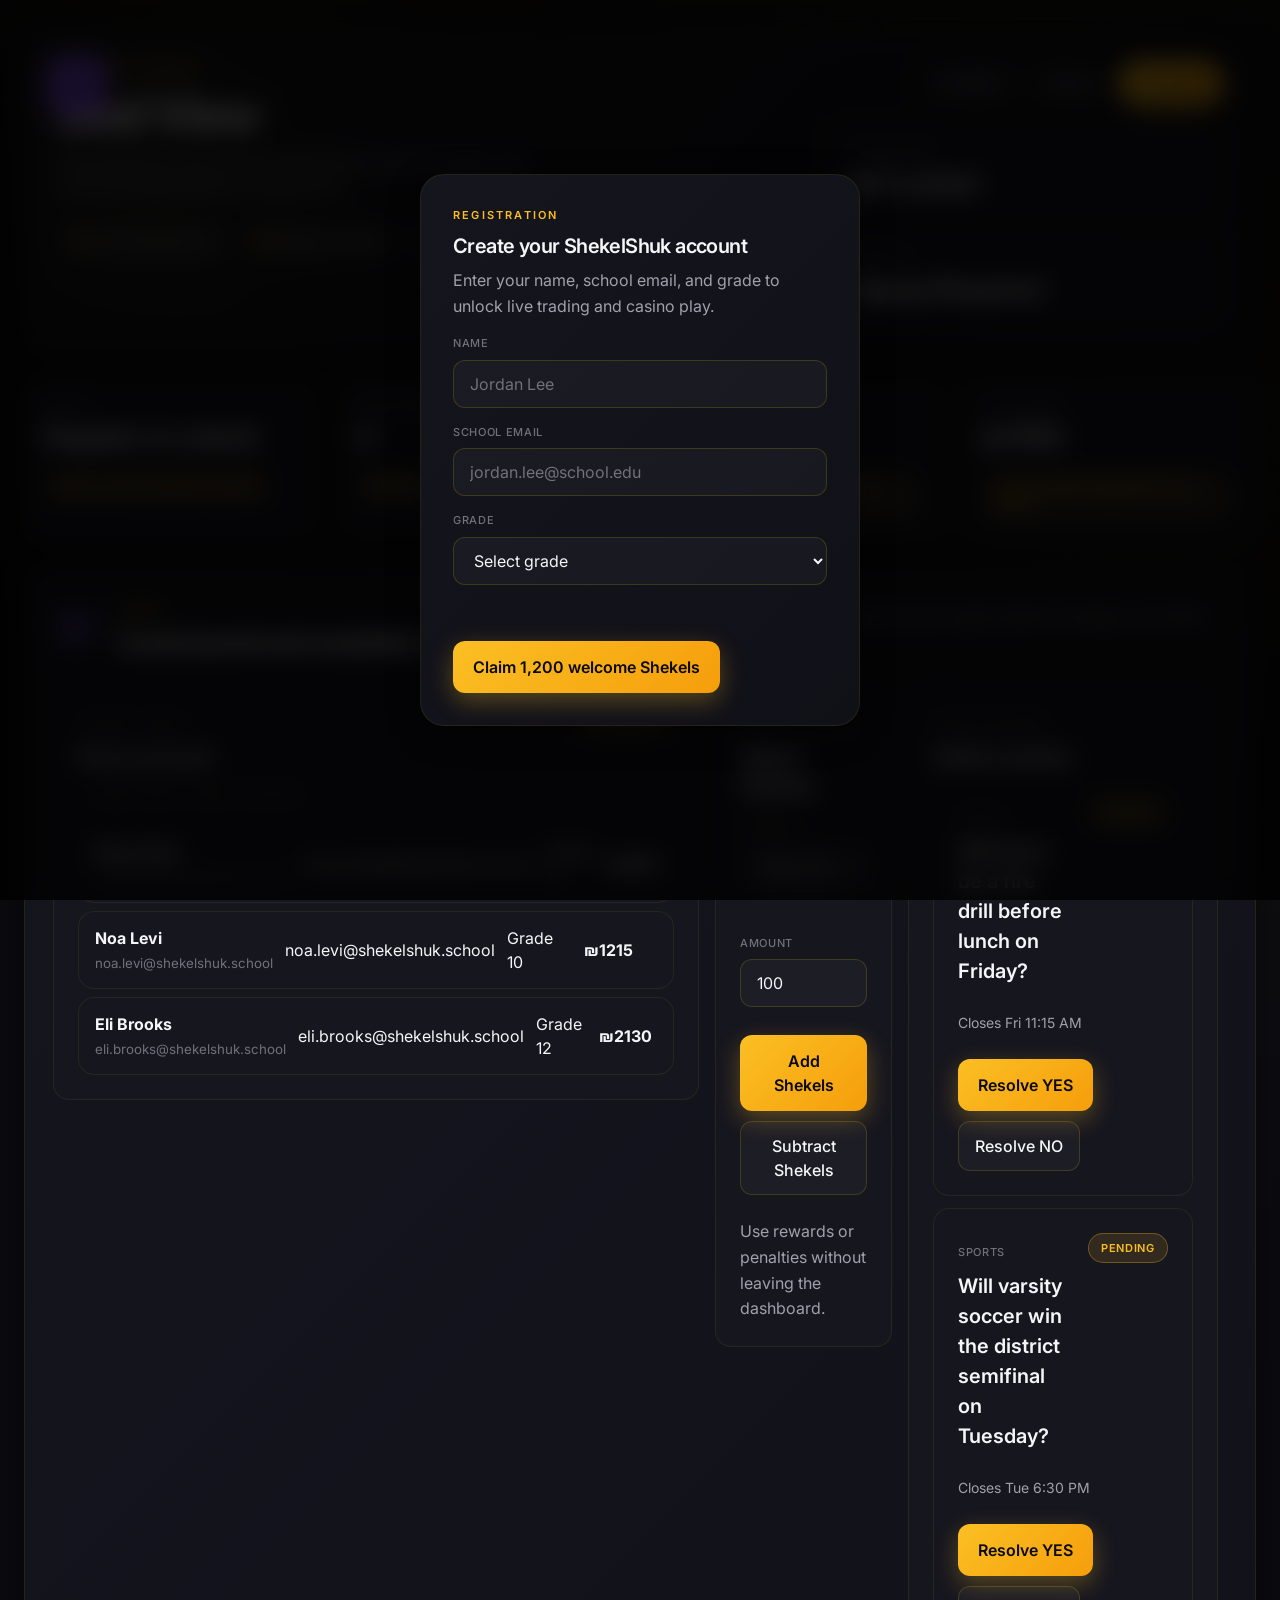
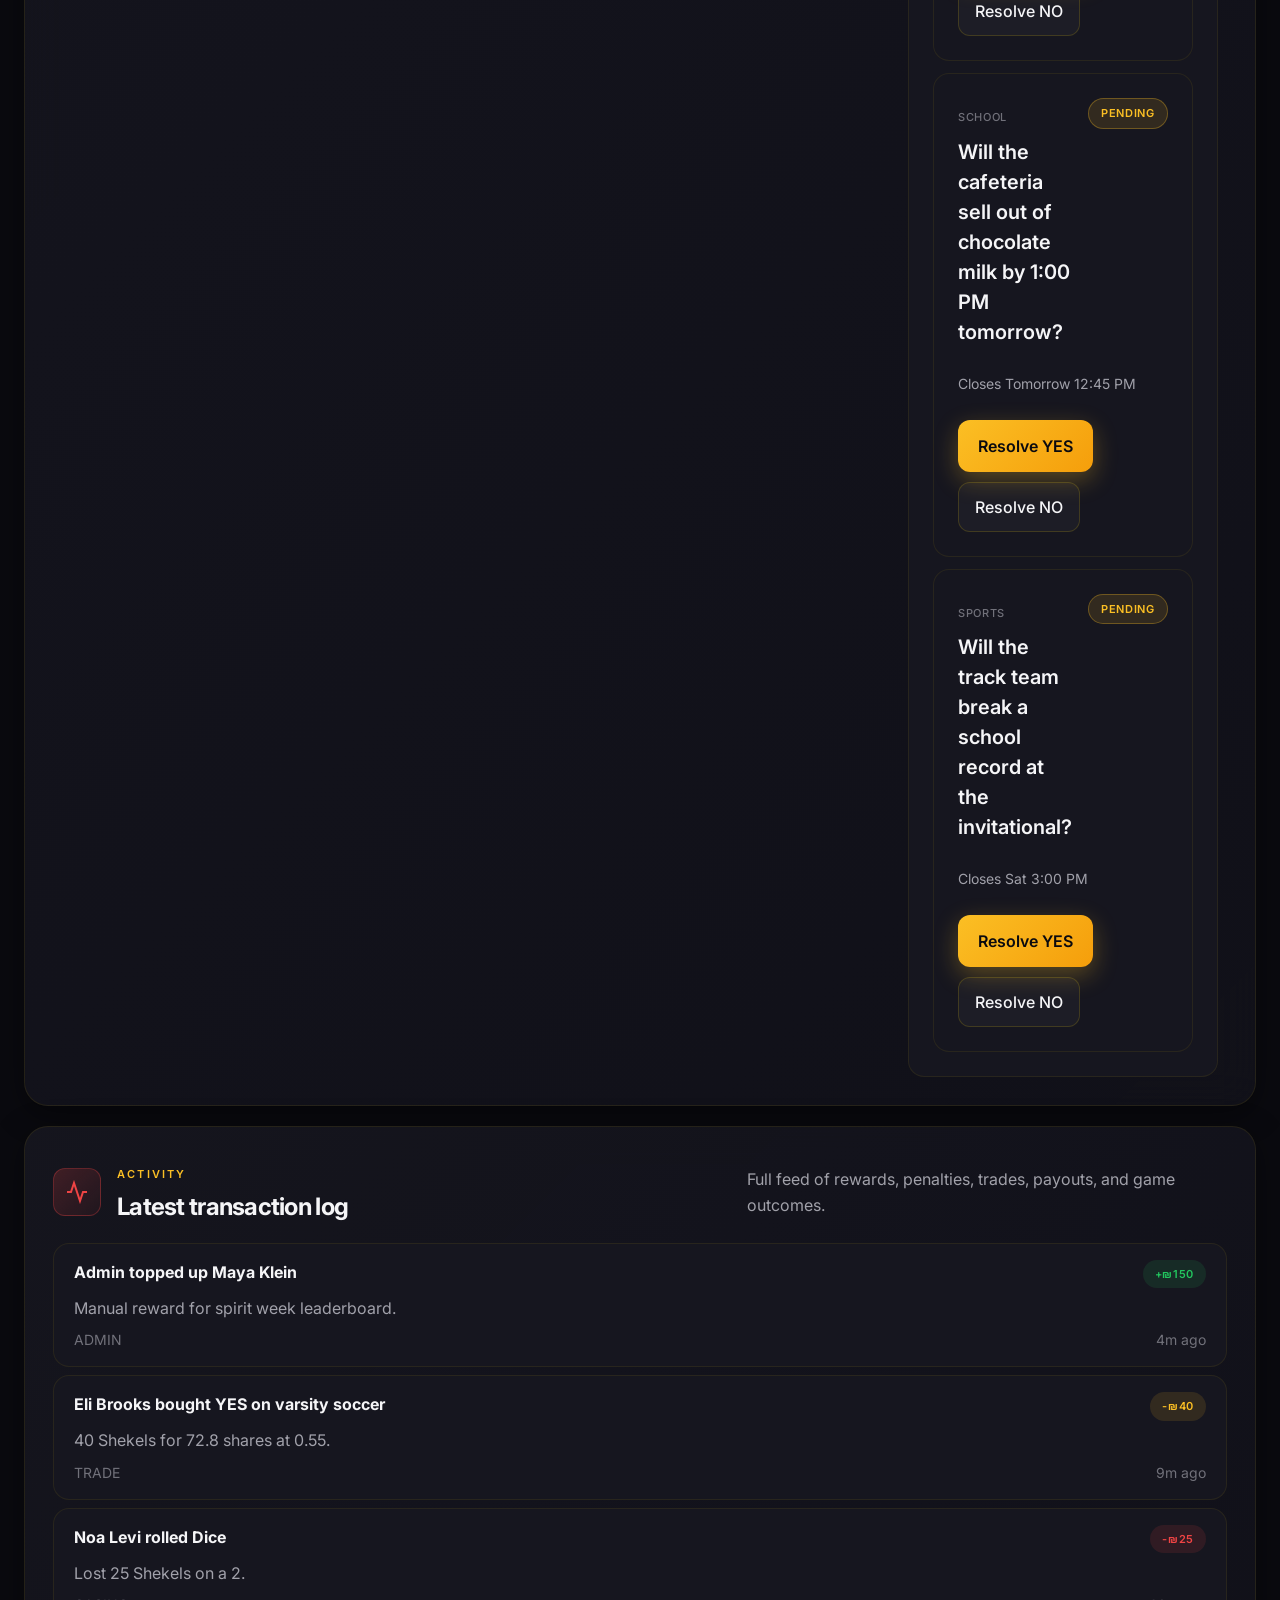
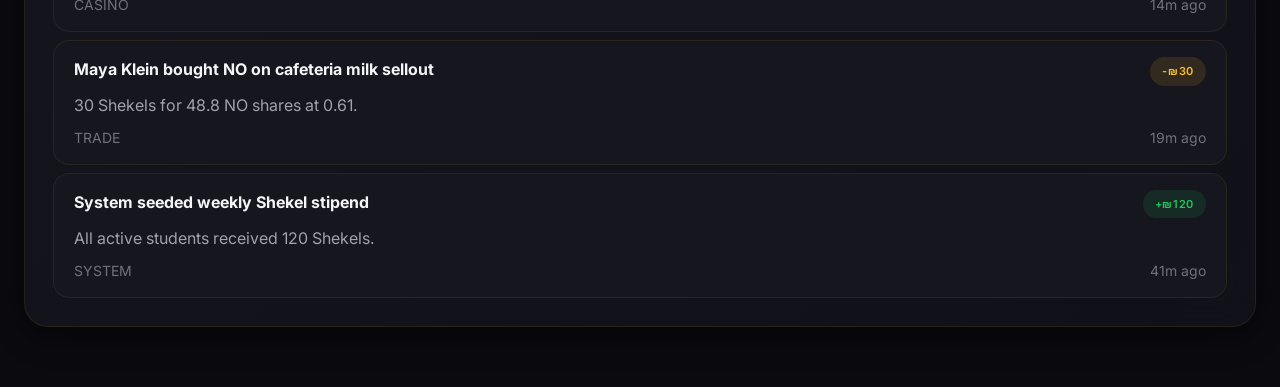
==== commit d154d5a4: "feat: add animated background and feature chips to admin and casino pages" ====
--- a/admin.html
+++ b/admin.html
@@ -11,18 +11,65 @@
     <link rel="stylesheet" href="styles.css" />
   </head>
   <body data-page="admin">
+    <!-- Animated Background Elements -->
+    <div class="bg-grid"></div>
+    <div class="bg-particles">
+      <div class="particle particle-1"></div>
+      <div class="particle particle-2"></div>
+      <div class="particle particle-3"></div>
+      <div class="particle particle-4"></div>
+      <div class="particle particle-5"></div>
+      <div class="particle particle-6"></div>
+    </div>
     <div class="ambient ambient-a"></div>
     <div class="ambient ambient-b"></div>
 
     <div id="app" class="app-shell">
       <header class="hero page-hero glass-card">
+        <div class="hero-badge admin-badge">
+          <svg class="hero-icon" viewBox="0 0 24 24" fill="none" stroke="currentColor" stroke-width="2">
+            <path d="M12 22s8-4 8-10V5l-8-3-8 3v7c0 6 8 10 8 10z"/>
+            <path d="M9 12l2 2 4-4"/>
+          </svg>
+        </div>
         <div class="hero-copy">
-          <p class="eyebrow">Admin Control</p>
+          <p class="eyebrow">
+            <span class="eyebrow-icon">
+              <svg viewBox="0 0 24 24" fill="none" stroke="currentColor" stroke-width="2">
+                <circle cx="12" cy="12" r="3"/>
+                <path d="M12 1v6M12 17v6M4.22 4.22l4.24 4.24M15.54 15.54l4.24 4.24M1 12h6M17 12h6M4.22 19.78l4.24-4.24M15.54 8.46l4.24-4.24"/>
+              </svg>
+            </span>
+            Admin Control
+          </p>
           <h1>God View</h1>
           <p class="hero-text">
             Audit balances, issue manual adjustments, resolve markets, and review the latest platform
             transactions.
           </p>
+          <div class="hero-features">
+            <div class="feature-chip">
+              <svg viewBox="0 0 24 24" fill="none" stroke="currentColor" stroke-width="2">
+                <path d="M17 21v-2a4 4 0 0 0-4-4H5a4 4 0 0 0-4 4v2"/>
+                <circle cx="9" cy="7" r="4"/>
+                <path d="M23 21v-2a4 4 0 0 0-3-3.87M16 3.13a4 4 0 0 1 0 7.75"/>
+              </svg>
+              User Management
+            </div>
+            <div class="feature-chip">
+              <svg viewBox="0 0 24 24" fill="none" stroke="currentColor" stroke-width="2">
+                <rect x="1" y="4" width="22" height="16" rx="2" ry="2"/>
+                <line x1="1" y1="10" x2="23" y2="10"/>
+              </svg>
+              Balance Control
+            </div>
+            <div class="feature-chip">
+              <svg viewBox="0 0 24 24" fill="none" stroke="currentColor" stroke-width="2">
+                <polyline points="22 12 18 12 15 21 9 3 6 12 2 12"/>
+              </svg>
+              Market Resolution
+            </div>
+          </div>
         </div>
 
         <div class="hero-actions">
@@ -50,9 +97,17 @@
       <main class="page-stack">
         <section class="panel glass-card">
           <div class="section-heading">
-            <div>
-              <p class="section-kicker">Admin</p>
-              <h2>Control panel and resolution tools</h2>
+            <div class="section-title-group">
+              <div class="section-icon section-icon-admin">
+                <svg viewBox="0 0 24 24" fill="none" stroke="currentColor" stroke-width="2">
+                  <circle cx="12" cy="12" r="3"/>
+                  <path d="M19.4 15a1.65 1.65 0 0 0 .33 1.82l.06.06a2 2 0 0 1 0 2.83 2 2 0 0 1-2.83 0l-.06-.06a1.65 1.65 0 0 0-1.82-.33 1.65 1.65 0 0 0-1 1.51V21a2 2 0 0 1-2 2 2 2 0 0 1-2-2v-.09A1.65 1.65 0 0 0 9 19.4a1.65 1.65 0 0 0-1.82.33l-.06.06a2 2 0 0 1-2.83 0 2 2 0 0 1 0-2.83l.06-.06a1.65 1.65 0 0 0 .33-1.82 1.65 1.65 0 0 0-1.51-1H3a2 2 0 0 1-2-2 2 2 0 0 1 2-2h.09A1.65 1.65 0 0 0 4.6 9a1.65 1.65 0 0 0-.33-1.82l-.06-.06a2 2 0 0 1 0-2.83 2 2 0 0 1 2.83 0l.06.06a1.65 1.65 0 0 0 1.82.33H9a1.65 1.65 0 0 0 1-1.51V3a2 2 0 0 1 2-2 2 2 0 0 1 2 2v.09a1.65 1.65 0 0 0 1 1.51 1.65 1.65 0 0 0 1.82-.33l.06-.06a2 2 0 0 1 2.83 0 2 2 0 0 1 0 2.83l-.06.06a1.65 1.65 0 0 0-.33 1.82V9a1.65 1.65 0 0 0 1.51 1H21a2 2 0 0 1 2 2 2 2 0 0 1-2 2h-.09a1.65 1.65 0 0 0-1.51 1z"/>
+                </svg>
+              </div>
+              <div>
+                <p class="section-kicker">Admin</p>
+                <h2>Control panel and resolution tools</h2>
+              </div>
             </div>
             <p class="section-note">See every student account, apply balance changes, and settle markets.</p>
           </div>
@@ -61,9 +116,16 @@
 
         <section class="panel glass-card">
           <div class="section-heading">
-            <div>
-              <p class="section-kicker">Activity</p>
-              <h2>Latest transaction log</h2>
+            <div class="section-title-group">
+              <div class="section-icon section-icon-activity">
+                <svg viewBox="0 0 24 24" fill="none" stroke="currentColor" stroke-width="2">
+                  <path d="M22 12h-4l-3 9L9 3l-3 9H2"/>
+                </svg>
+              </div>
+              <div>
+                <p class="section-kicker">Activity</p>
+                <h2>Latest transaction log</h2>
+              </div>
             </div>
             <p class="section-note">Full feed of rewards, penalties, trades, payouts, and game outcomes.</p>
           </div>
--- a/styles.css
+++ b/styles.css
@@ -82,6 +82,86 @@
 }
 
 /* ===== Ambient Background Effects ===== */
+.bg-grid {
+  position: fixed;
+  inset: 0;
+  background-image: 
+    linear-gradient(rgba(251, 191, 36, 0.03) 1px, transparent 1px),
+    linear-gradient(90deg, rgba(251, 191, 36, 0.03) 1px, transparent 1px);
+  background-size: 60px 60px;
+  mask-image: radial-gradient(ellipse 80% 50% at 50% 0%, black 20%, transparent 70%);
+  -webkit-mask-image: radial-gradient(ellipse 80% 50% at 50% 0%, black 20%, transparent 70%);
+  pointer-events: none;
+  z-index: 0;
+}
+
+/* Floating Particles */
+.bg-particles {
+  position: fixed;
+  inset: 0;
+  overflow: hidden;
+  pointer-events: none;
+  z-index: 0;
+}
+
+.particle {
+  position: absolute;
+  width: 4px;
+  height: 4px;
+  border-radius: 50%;
+  background: var(--accent);
+  opacity: 0.4;
+  animation: float-particle 20s infinite ease-in-out;
+}
+
+.particle-1 { left: 10%; top: 20%; animation-delay: 0s; animation-duration: 25s; }
+.particle-2 { left: 25%; top: 60%; animation-delay: -5s; animation-duration: 20s; }
+.particle-3 { left: 60%; top: 30%; animation-delay: -10s; animation-duration: 30s; }
+.particle-4 { left: 75%; top: 70%; animation-delay: -3s; animation-duration: 22s; }
+.particle-5 { left: 85%; top: 15%; animation-delay: -8s; animation-duration: 28s; }
+.particle-6 { left: 40%; top: 80%; animation-delay: -12s; animation-duration: 24s; }
+
+@keyframes float-particle {
+  0%, 100% { transform: translate(0, 0) scale(1); opacity: 0.4; }
+  25% { transform: translate(30px, -50px) scale(1.5); opacity: 0.6; }
+  50% { transform: translate(-20px, -100px) scale(1); opacity: 0.3; }
+  75% { transform: translate(40px, -50px) scale(1.2); opacity: 0.5; }
+}
+
+/* Floating Casino Coins */
+.floating-coins {
+  position: fixed;
+  inset: 0;
+  overflow: hidden;
+  pointer-events: none;
+  z-index: 0;
+}
+
+.floating-coin {
+  position: absolute;
+  width: 32px;
+  height: 32px;
+  border-radius: 50%;
+  background: linear-gradient(135deg, var(--accent), var(--accent-strong));
+  color: var(--bg);
+  display: grid;
+  place-items: center;
+  font-weight: 700;
+  font-size: 14px;
+  box-shadow: 0 4px 20px rgba(251, 191, 36, 0.3);
+  animation: float-coin 15s infinite ease-in-out;
+  opacity: 0.6;
+}
+
+.coin-1 { right: 8%; top: 30%; animation-delay: 0s; }
+.coin-2 { right: 15%; top: 60%; animation-delay: -5s; animation-duration: 18s; }
+.coin-3 { right: 5%; top: 75%; animation-delay: -10s; animation-duration: 20s; }
+
+@keyframes float-coin {
+  0%, 100% { transform: translateY(0) rotate(0deg); }
+  50% { transform: translateY(-30px) rotate(180deg); }
+}
+
 .ambient {
   position: fixed;
   width: 600px;
@@ -133,11 +213,60 @@
   gap: 32px;
   padding: 32px;
   align-items: start;
+  position: relative;
+  overflow: hidden;
+}
+
+.hero::before {
+  content: "";
+  position: absolute;
+  top: -50%;
+  left: -20%;
+  width: 60%;
+  height: 200%;
+  background: radial-gradient(ellipse, rgba(251, 191, 36, 0.06), transparent 50%);
+  pointer-events: none;
 }
 
 .page-hero {
   grid-template-columns: minmax(0, 1.3fr) minmax(340px, 0.7fr);
   padding: 28px 32px;
+}
+
+/* Hero Badge Icon */
+.hero-badge {
+  position: absolute;
+  top: 24px;
+  left: 24px;
+  width: 56px;
+  height: 56px;
+  border-radius: var(--radius-md);
+  background: linear-gradient(135deg, var(--accent), var(--accent-strong));
+  display: grid;
+  place-items: center;
+  box-shadow: 0 8px 32px rgba(251, 191, 36, 0.3);
+  animation: badge-pulse 3s infinite ease-in-out;
+}
+
+.casino-badge {
+  background: linear-gradient(135deg, #22c55e, #16a34a);
+  box-shadow: 0 8px 32px rgba(34, 197, 94, 0.3);
+}
+
+.admin-badge {
+  background: linear-gradient(135deg, #8b5cf6, #7c3aed);
+  box-shadow: 0 8px 32px rgba(139, 92, 246, 0.3);
+}
+
+.hero-badge .hero-icon {
+  width: 28px;
+  height: 28px;
+  color: var(--bg);
+}
+
+@keyframes badge-pulse {
+  0%, 100% { transform: scale(1); }
+  50% { transform: scale(1.05); }
 }
 
 .eyebrow,
@@ -148,6 +277,55 @@
   font-size: 11px;
   font-weight: 600;
   color: var(--accent);
+  display: flex;
+  align-items: center;
+  gap: 8px;
+}
+
+.eyebrow-icon {
+  display: inline-flex;
+  width: 16px;
+  height: 16px;
+}
+
+.eyebrow-icon svg {
+  width: 100%;
+  height: 100%;
+}
+
+/* Hero Features */
+.hero-features {
+  display: flex;
+  gap: 12px;
+  flex-wrap: wrap;
+  margin-top: 20px;
+}
+
+.feature-chip {
+  display: inline-flex;
+  align-items: center;
+  gap: 8px;
+  padding: 10px 16px;
+  border-radius: 999px;
+  background: rgba(255, 255, 255, 0.04);
+  border: 1px solid var(--line);
+  color: var(--text-secondary);
+  font-size: 13px;
+  font-weight: 500;
+  transition: all 200ms ease;
+}
+
+.feature-chip:hover {
+  border-color: var(--accent);
+  color: var(--accent);
+  background: var(--accent-soft);
+  transform: translateY(-2px);
+}
+
+.feature-chip svg {
+  width: 16px;
+  height: 16px;
+  stroke: var(--accent);
 }
 
 .hero h1,
@@ -330,6 +508,50 @@
   margin-bottom: 24px;
 }
 
+.section-title-group {
+  display: flex;
+  align-items: center;
+  gap: 16px;
+}
+
+.section-icon {
+  width: 48px;
+  height: 48px;
+  border-radius: var(--radius-sm);
+  display: grid;
+  place-items: center;
+  flex-shrink: 0;
+}
+
+.section-icon svg {
+  width: 24px;
+  height: 24px;
+}
+
+.section-icon-markets {
+  background: linear-gradient(135deg, rgba(34, 197, 94, 0.2), rgba(34, 197, 94, 0.05));
+  border: 1px solid rgba(34, 197, 94, 0.3);
+  color: #22c55e;
+}
+
+.section-icon-activity {
+  background: linear-gradient(135deg, rgba(239, 68, 68, 0.2), rgba(239, 68, 68, 0.05));
+  border: 1px solid rgba(239, 68, 68, 0.3);
+  color: #ef4444;
+}
+
+.section-icon-games {
+  background: linear-gradient(135deg, rgba(251, 191, 36, 0.2), rgba(251, 191, 36, 0.05));
+  border: 1px solid rgba(251, 191, 36, 0.3);
+  color: var(--accent);
+}
+
+.section-icon-admin {
+  background: linear-gradient(135deg, rgba(139, 92, 246, 0.2), rgba(139, 92, 246, 0.05));
+  border: 1px solid rgba(139, 92, 246, 0.3);
+  color: #8b5cf6;
+}
+
 .section-heading h2 {
   font-size: 1.5rem;
 }
@@ -349,9 +571,42 @@
 .casino-card:hover,
 .admin-card:hover,
 .resolution-card:hover {
-  transform: translateY(-2px);
-  border-color: var(--line-strong);
-  box-shadow: var(--shadow-lg), var(--shadow-glow);
+  transform: translateY(-4px);
+  border-color: var(--accent);
+  box-shadow: 
+    var(--shadow-lg), 
+    0 0 40px rgba(251, 191, 36, 0.15),
+    inset 0 1px 0 rgba(251, 191, 36, 0.1);
+}
+
+/* Animated border gradient on hover */
+.market-card,
+.casino-card {
+  position: relative;
+  background: var(--bg-card);
+}
+
+.market-card::before,
+.casino-card::before {
+  content: "";
+  position: absolute;
+  inset: 0;
+  border-radius: inherit;
+  padding: 1px;
+  background: linear-gradient(135deg, transparent, transparent);
+  -webkit-mask: linear-gradient(#fff 0 0) content-box, linear-gradient(#fff 0 0);
+  mask: linear-gradient(#fff 0 0) content-box, linear-gradient(#fff 0 0);
+  -webkit-mask-composite: xor;
+  mask-composite: exclude;
+  pointer-events: none;
+  opacity: 0;
+  transition: opacity 300ms ease;
+}
+
+.market-card:hover::before,
+.casino-card:hover::before {
+  background: linear-gradient(135deg, var(--accent), transparent, var(--accent-strong));
+  opacity: 1;
 }
 
 .market-head,
@@ -649,6 +904,37 @@
     var(--bg-card) 0%,
     rgba(22, 22, 31, 0.8) 100%
   );
+}
+
+/* Decorative game icons in background */
+.casino-card::after {
+  content: "";
+  position: absolute;
+  right: -20px;
+  bottom: -20px;
+  width: 140px;
+  height: 140px;
+  background-repeat: no-repeat;
+  background-position: center;
+  opacity: 0.04;
+  pointer-events: none;
+  transition: opacity 200ms ease;
+}
+
+.casino-card:hover::after {
+  opacity: 0.08;
+}
+
+.dice-card::after {
+  background-image: url("data:image/svg+xml,%3Csvg viewBox='0 0 24 24' fill='none' stroke='%23fbbf24' stroke-width='1' xmlns='http://www.w3.org/2000/svg'%3E%3Crect x='3' y='3' width='18' height='18' rx='2'/%3E%3Ccircle cx='8' cy='8' r='1.5' fill='%23fbbf24'/%3E%3Ccircle cx='16' cy='8' r='1.5' fill='%23fbbf24'/%3E%3Ccircle cx='8' cy='16' r='1.5' fill='%23fbbf24'/%3E%3Ccircle cx='16' cy='16' r='1.5' fill='%23fbbf24'/%3E%3Ccircle cx='12' cy='12' r='1.5' fill='%23fbbf24'/%3E%3C/svg%3E");
+}
+
+.plinko-card::after {
+  background-image: url("data:image/svg+xml,%3Csvg viewBox='0 0 24 24' fill='none' stroke='%23fbbf24' stroke-width='1' xmlns='http://www.w3.org/2000/svg'%3E%3Ccircle cx='12' cy='4' r='2'/%3E%3Ccircle cx='6' cy='10' r='1.5'/%3E%3Ccircle cx='12' cy='10' r='1.5'/%3E%3Ccircle cx='18' cy='10' r='1.5'/%3E%3Ccircle cx='4' cy='16' r='1.5'/%3E%3Ccircle cx='10' cy='16' r='1.5'/%3E%3Ccircle cx='16' cy='16' r='1.5'/%3E%3Ccircle cx='22' cy='16' r='1.5'/%3E%3Cpath d='M12 6v2M8 12l4 4M16 12l-4 4'/%3E%3C/svg%3E");
+}
+
+.blackjack-card::after {
+  background-image: url("data:image/svg+xml,%3Csvg viewBox='0 0 24 24' fill='none' stroke='%23fbbf24' stroke-width='1' xmlns='http://www.w3.org/2000/svg'%3E%3Crect x='2' y='4' width='8' height='12' rx='1'/%3E%3Crect x='14' y='4' width='8' height='12' rx='1' transform='rotate(10 18 10)'/%3E%3Ctext x='6' y='12' font-size='6' fill='%23fbbf24' text-anchor='middle'%3EA%3C/text%3E%3C/svg%3E");
 }
 
 .casino-card::before {
@@ -1215,6 +1501,19 @@
 
   .page-hero {
     grid-template-columns: 1fr;
+    padding-top: 90px;
+  }
+
+  .hero-badge {
+    top: 20px;
+    left: 20px;
+    width: 48px;
+    height: 48px;
+  }
+
+  .hero-badge .hero-icon {
+    width: 24px;
+    height: 24px;
   }
 
   .hero-actions {
@@ -1228,6 +1527,12 @@
   .section-heading {
     align-items: start;
     flex-direction: column;
+  }
+  
+  .section-title-group {
+    flex-direction: column;
+    align-items: flex-start;
+    gap: 12px;
   }
 }
 
